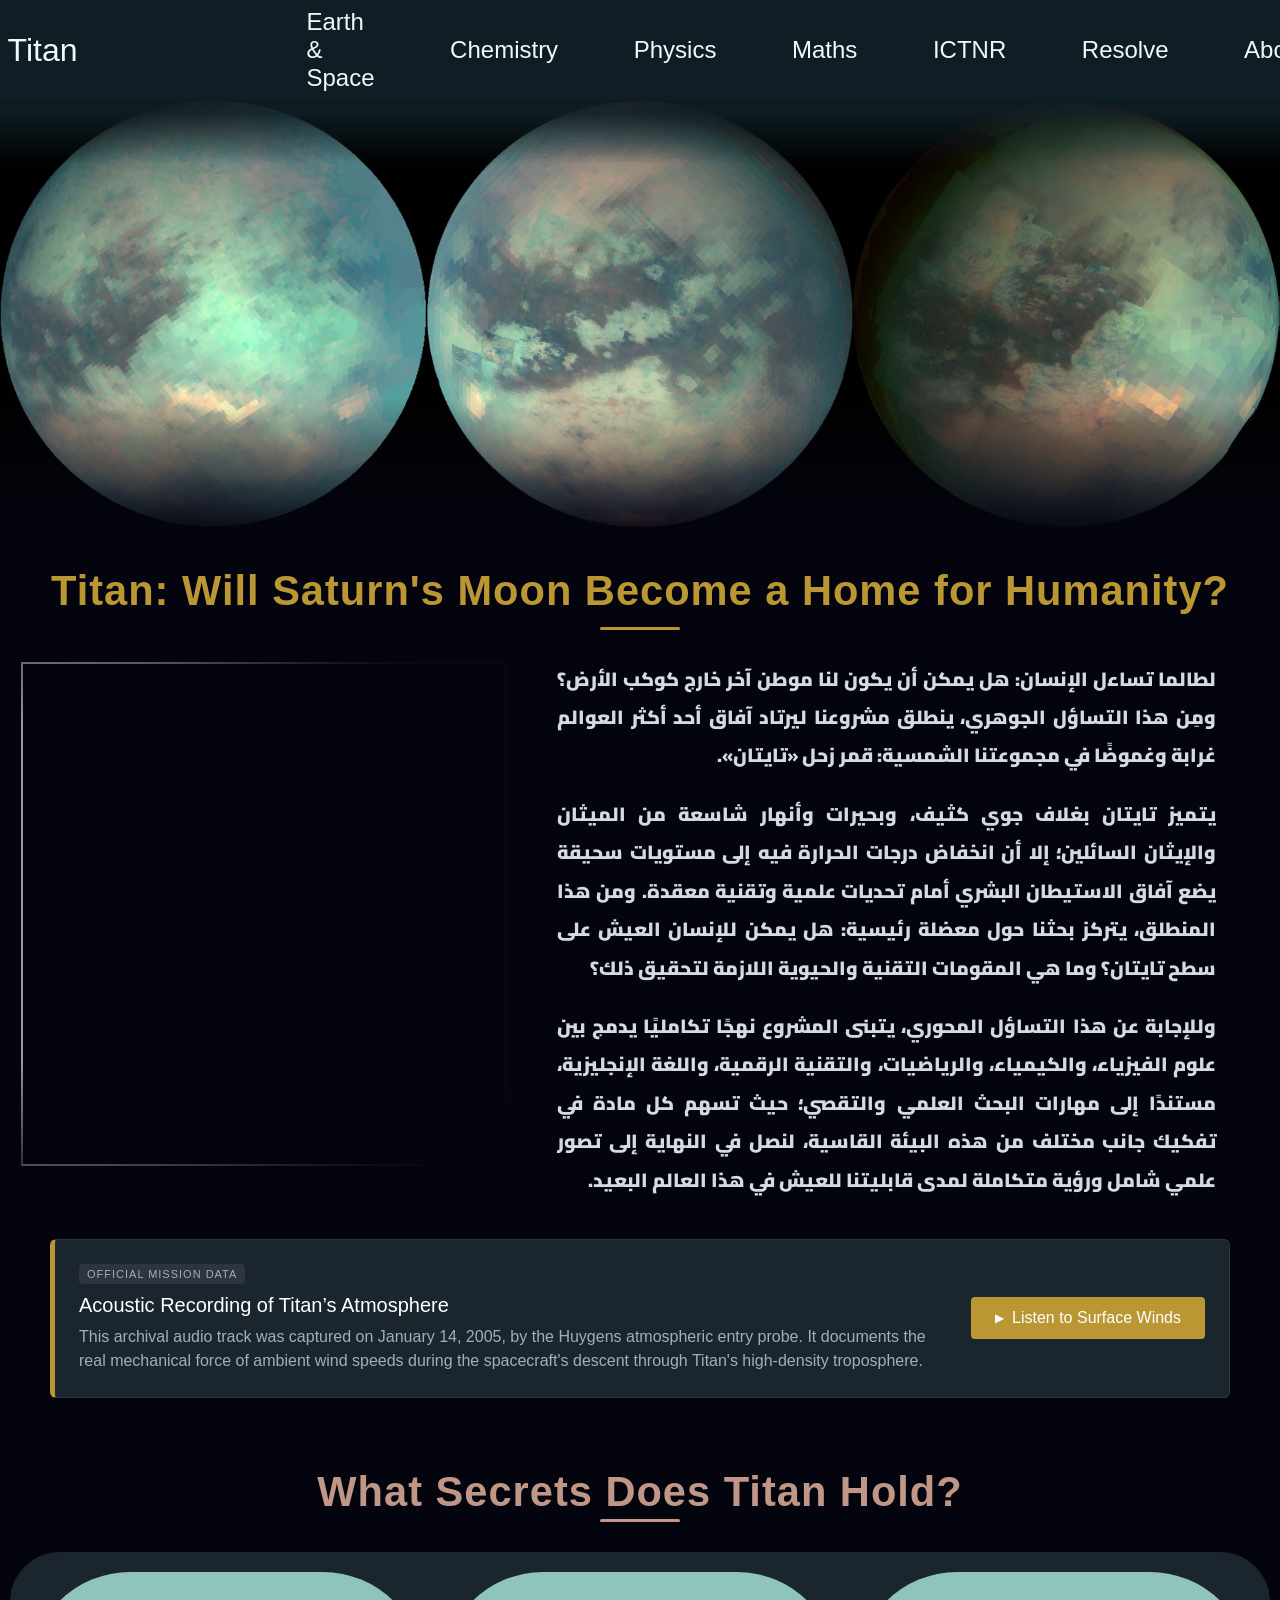
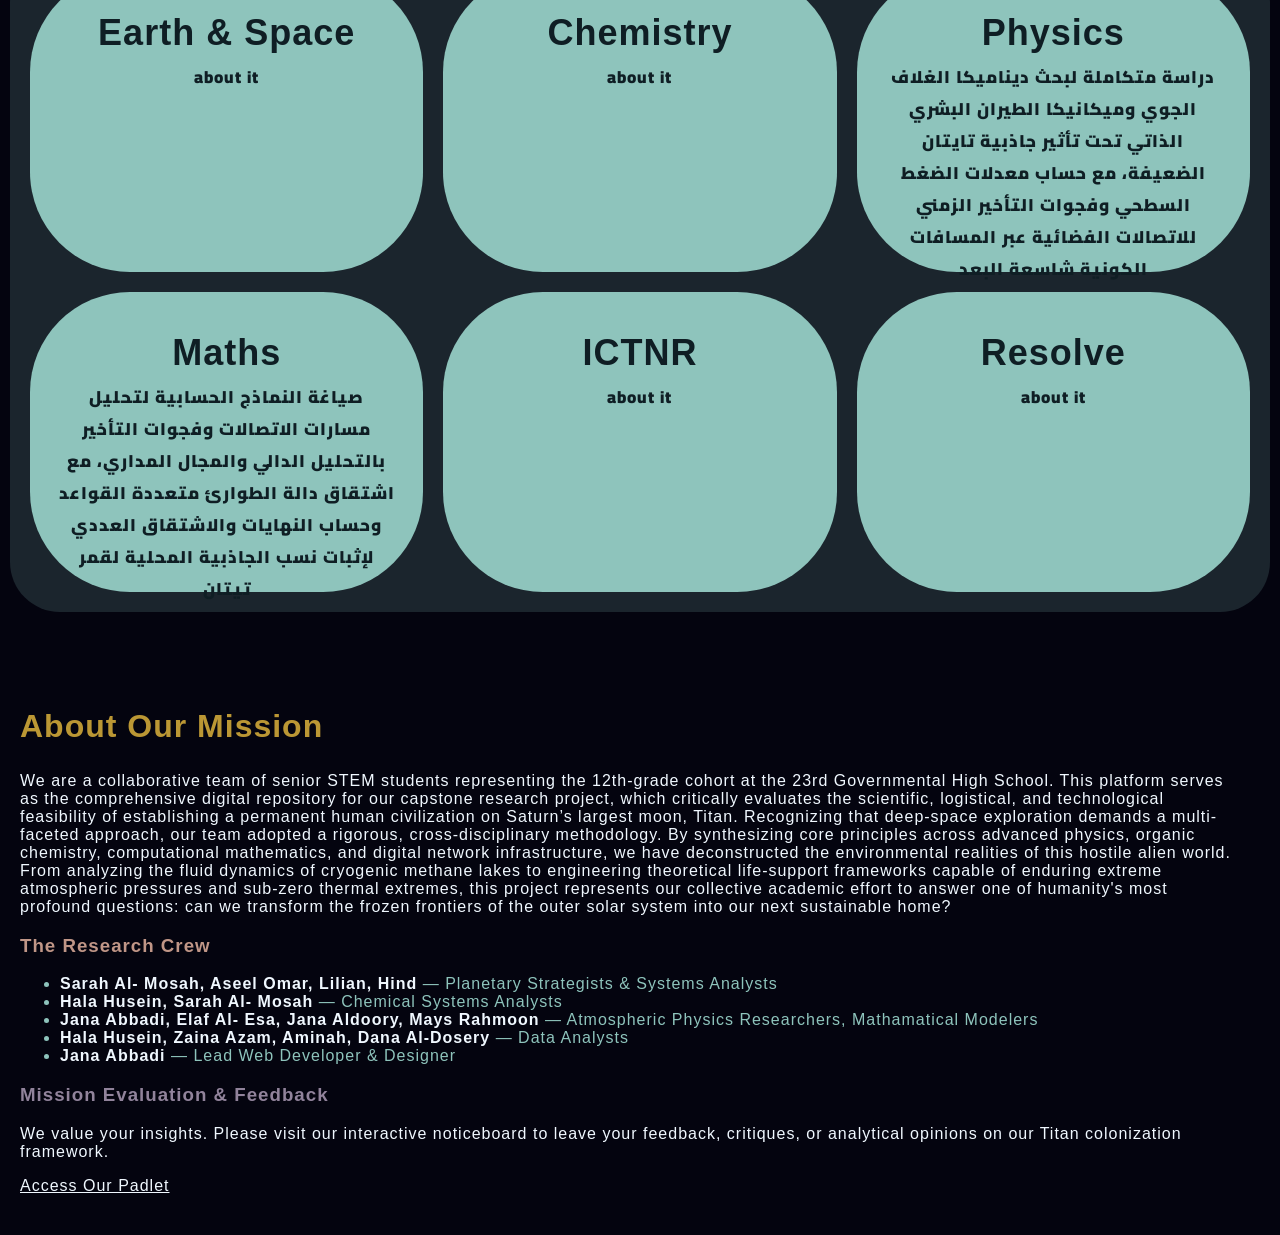
==== index.html @ e21f81aa "Update index.html" ====
<!DOCTYPE html>
<html lang="en">
<head>
    <meta charset="UTF-8">
    <meta name="viewport" content="width=device-width, initial-scale=1.0">
    <title>Titan: Could Saturn's Moon Become a Home for Humanity?</title>
    <meta name="description" content="An integrated 12th-grade highschool STEM project exploring the scientific and technological possibilities of human colonization on Saturns moon, Titan.">
    <meta name="description" content="Explore the Titan Project. Discover the science, atmosphere, and extreme conditions of Saturns largest moon, and find out if human colonization is truly possible.">
    <meta name="keywords" content="Titan project, Could we live on titan, could humans live on titan, is Titan habitabile, Saturn moon colonization, 12th grade STEM, physics of Titan, chemistry of Titan">
    <meta name="author" content="12th grade group, 23rd Governmental Highschool" >
    <meta name="robots" content="index, follow">
    <link rel="preconnect" href="https://fonts.googleapis.com">
    <link rel="preconnect" href="https://fonts.gstatic.com" crossorigin>
    <link href="https://fonts.googleapis.com/css2?family=Cairo:wght@200..1000&display=swap" rel="stylesheet">
    <link rel="stylesheet" type="text/css" href="style.css">
</head>

</head>
<body>

<nav class="menu">
  <div class="logo">
    <a href="index.html" style="text-decoration: none; color: aliceblue; margin-left: 2mm; margin-right: 5cm; font-size: 2rem;">Titan</a>
  </div>
  
  <div class="rmenu">
    <a href="soens.html">Earth & Space</a>
    <a href="chem.html">Chemistry</a>
    <a href="phys.html">Physics</a>
    <a href="maths.html">Maths</a>
    <a href="ictnrd.html">ICTNR</a>
    <a href="resolve.html">Resolve</a>
    <a href="#about">About</a>
  </div>
</nav>

<div class="titan-container">
  <div class="fade-overlay"></div>
  <img class="titanintro" src="titanintro.jpg" alt="Titan Top Banner">
</div>

<section class="wide-modern-intro" lang="[ar]">
  <h1 class="intro-title">?Titan: Will Saturn's Moon Become a Home for Humanity</h1>
  
  <div class="intro-split-layout">
    
    <div class="intro-body">
      <p>لطالما تساءل الإنسان: هل يمكن أن يكون لنا موطن آخر خارج كوكب الأرض؟ ومِن هذا التساؤل الجوهري، ينطلق مشروعنا ليرتاد آفاق أحد أكثر العوالم غرابة وغموضًا في مجموعتنا الشمسية: قمر زحل «تايتان».</p>
      <p>يتميز تايتان بغلاف جوي كثيف، وبحيرات وأنهار شاسعة من الميثان والإيثان السائلين؛ إلا أن انخفاض درجات الحرارة فيه إلى مستويات سحيقة يضع آفاق الاستيطان البشري أمام تحديات علمية وتقنية معقدة. ومن هذا المنطلق، يتركز بحثنا حول معضلة رئيسية: هل يمكن للإنسان العيش على سطح تايتان؟ وما هي المقومات التقنية والحيوية اللازمة لتحقيق ذلك؟</p>
      <p>وللإجابة عن هذا التساؤل المحوري، يتبنى المشروع نهجًا تكامليًا يدمج بين علوم الفيزياء، والكيمياء، والرياضيات، والتقنية الرقمية، واللغة الإنجليزية، مستندًا إلى مهارات البحث العلمي والتقصي؛ حيث تسهم كل مادة في تفكيك جانب مختلف من هذه البيئة القاسية، لنصل في النهاية إلى تصور علمي شامل ورؤية متكاملة لمدى قابليتنا للعيش في هذا العالم البعيد.</p>
    </div>

    <div class="intro-image-container">
  <div class="photo-fade-matrix"></div>
  
   <div class="intro-image-container">
      <div class="photo-fade-matrix"></div>
      <iframe class="nasatitan" src="https://eyes.nasa.gov/apps/solar-system/#/titan?interactPrompt=true&detailPanel=false&surfaceMapTiling=true&hd=true" allowfullscreen></iframe>
    </div>

  </div>
</section>

<div class="audio-resource-card" style="position: relative; top: -20px;">
  <div class="audio-card-meta">
    <span class="audio-badge">Official Mission Data</span>
    <h3>Acoustic Recording of Titan’s Atmosphere</h3>
    <p>This archival audio track was captured on January 14, 2005, by the Huygens atmospheric entry probe. It documents the real mechanical force of ambient wind speeds during the spacecraft's descent through Titan's high-density troposphere.</p>
  </div>
  
  <div class="audio-card-controls">
    <button id="audio-toggle" class="audio-btn-primary">
      <span id="speaker-icon" class="audio-icon">▶</span> 
      <span id="toggle-text">Listen to Surface Winds</span>
    </button>
  </div>
</div>

<audio id="titan-bg-audio" loop>
  <source src="huygens_alien_winds_descent.mp3" type="audio/mpeg">
</audio>


<section class="ftrscontrs">
  <h1>What Secrets Does Titan Hold?</h1>

  <div class="sbjc">

    <div class="science">
      <a href="soens.html">
      <h2>Earth & Space</h2>
      <p>about it</p>
      </a>
    </div>

    <div class="chem">
      <a href="chem.html">
      <h2>Chemistry</h2>
      <p>about it</p>
      </a>
    </div>

    <div class="phys" lang="[ar]">
      <a href="phys.html">
      <h2>Physics</h2>
      <p>دراسة متكاملة لبحث ديناميكا الغلاف الجوي وميكانيكا الطيران البشري الذاتي تحت تأثير جاذبية تايتان الضعيفة، مع حساب معدلات الضغط السطحي وفجوات التأخير الزمني للاتصالات الفضائية عبر المسافات الكونية شاسعة البعد</p>
      </a>
    </div>

  

    <div>
      <a href="maths.html">
      <h2>Maths</h2>
      <p>صياغة النماذج الحسابية لتحليل مسارات الاتصالات وفجوات التأخير بالتحليل الدالي والمجال المداري، مع اشتقاق دالة الطوارئ متعددة القواعد وحساب النهايات والاشتقاق العددي لإثبات نسب الجاذبية المحلية لقمر تيتان</p>
      </a>
    </div>

    <div class="ICTNR">
      <a href="ictnrd.html">
      <h2>ICTNR</h2>
      <p>about it</p>
      </a>
    </div>

    <div class="resolve">
      <a href="resolve.html">
      <h2>Resolve</h2>
      <p>about it</p>
      </a>
    </div>

    </div>


</section>

<style>
  .audio-resource-card {
  background: #8ec4bc2c;
  border-left: 5px solid #bb9734;
  border-top: 1px solid #2d3540;
  border-right: 1px solid #2d3540;
  border-bottom: 1px solid #2d3540;
  border-radius: 6px;
  padding: 24px;
  margin: 10px;
  margin-left: 50px;
  margin-right: 50px;
  margin-bottom: 50px;
  display: flex;
  justify-content: space-between;
  align-items: center;
  gap: 20px;
}

.audio-card-meta {
  flex: 1;
}

.audio-badge {
  display: inline-block;
  background: #2d3540;
  color: #a0aec0;
  font-size: 11px;
  text-transform: uppercase;
  letter-spacing: 1px;
  padding: 4px 8px;
  border-radius: 4px;
  margin-bottom: 10px;
  font-weight: 500;
}

.audio-resource-card h3 {
  margin: 0 0 8px 0;
  color: #ffffff;
  font-size: 20px;
  font-weight: 400;
}

.audio-resource-card p {
  margin: 0;
  color: #a0aec0;
  font-size: 16px;
  line-height: 1.5;
}

.audio-btn-primary {
  background: #bb9734;
  color: #ffffff;
  border: none;
  padding: 12px 24px;
  border-radius: 4px;
  font-size: 16px;
  font-weight: 530;
  cursor: pointer;
  display: flex;
  align-items: center;
  gap: 8px;
  white-space: nowrap;
  transition: background 0.2s ease;
}

.audio-btn-primary:hover {
  background: #bb9734;
}

.audio-icon {
  font-size: 12px;
}

@media (max-width: 600px) {
  .audio-resource-card {
    flex-direction: column;
    align-items: flex-start;
  }
  .audio-btn-primary {
    width: 100%;
    justify-content: center;
  }
}

</style>

<script>
const bgAudio = document.getElementById('titan-bg-audio');
const toggleBtn = document.getElementById('audio-toggle');
const toggleText = document.getElementById('toggle-text');
const speakerIcon = document.getElementById('speaker-icon');

toggleBtn.addEventListener('click', () => {
  if (bgAudio.paused) {
    bgAudio.play().then(() => {
      toggleText.innerText = 'Pause Audio Track';
      speakerIcon.innerText = '⏸';
      toggleBtn.style.background = '#bb9734'; 
    }).catch(error => {
      console.error("Playback blocked by system permissions:", error);
    });
  } else {
    bgAudio.pause();
    toggleText.innerText = 'Listen to Surface Winds';
    speakerIcon.innerText = '▶';
    toggleBtn.style.background = '#bb9734'; 
  }
});
</script>

</body>

<footer id="about">

  <section class="about-section">
  <div class="about-content">
    <h2>About Our Mission</h2>
    <p class="about-desc">
      We are a collaborative team of senior STEM students representing the 12th-grade 
      cohort at the 23rd Governmental High School. This platform serves as the comprehensive 
      digital repository for our capstone research project, which critically evaluates the scientific,
      logistical, and technological feasibility of establishing a permanent human civilization on
      Saturn’s largest moon, Titan. Recognizing that deep-space exploration demands a multi-faceted 
      approach, our team adopted a rigorous, cross-disciplinary methodology. By synthesizing core principles
      across advanced physics, organic chemistry, computational mathematics, and digital network infrastructure, 
      we have deconstructed the environmental realities of this hostile alien world. From analyzing the fluid dynamics 
      of cryogenic methane lakes to engineering theoretical life-support frameworks capable of enduring extreme 
      atmospheric pressures and sub-zero thermal extremes, this project represents our collective academic effort 
      to answer one of humanity's most profound questions: can we transform the frozen frontiers of the outer 
      solar system into our next sustainable home?
    </p>
    
    <div class="team-container">
      <h3 style="color: #c09687;">The Research Crew</h3>
      <ul class="team-list">
        <li style="color: #8ec4bc;"><strong style="color:aliceblue; font-weight: 550;">Sarah Al- Mosah, Aseel Omar, Lilian, Hind</strong> — Planetary Strategists & Systems Analysts </li>
        <li style="color: #8ec4bc;"><strong style="color:aliceblue;font-weight: 550;">Hala Husein, Sarah Al- Mosah</strong> — Chemical Systems Analysts</li>
        <li style="color: #8ec4bc;"><strong style="color:aliceblue;font-weight: 550;">Jana Abbadi, Elaf Al- Esa, Jana Aldoory, Mays Rahmoon</strong> — Atmospheric Physics Researchers, Mathamatical Modelers</li>
        <li style="color: #8ec4bc;"><strong style="color:aliceblue;font-weight: 550;">Hala Husein, Zaina Azam, Aminah, Dana Al-Dosery</strong> — Data Analysts</li>
        <li style="color: #8ec4bc;"><strong style="color:aliceblue;font-weight: 550;">Jana Abbadi</strong> — Lead Web Developer & Designer</li>
      </ul>
    </div>

    <div class="feedback-container">
       <h3 style="color: #91839b;">Mission Evaluation & Feedback</h3>
      <p>We value your insights. Please visit our interactive noticeboard to leave your feedback, critiques, or analytical opinions on our Titan colonization framework.</p>
      <a href="https://padlet.com/sarahmoussa1562002/padlet-s023qbl52hkr0v5h3w81" target="_blank" style="text-decoration: underline;">Access Our Padlet</a>
     </div>


  </div>
</section>

</footer>

</html>
---- style.css ----
[lang="en"], :lang(en) {
    font-family: 'Impact', 'Arial Black', sans-serif !important;
}

[lang="ar"], :lang(ar), .sbjc p , .thermal-expansion-box{
    font-family: "Cairo", sans-serif !important;
    font-weight: 1000;
    font-size: 17px;
}


html {
    scroll-behavior: smooth;
}


body {
    background-color: #04040f;
    margin: 0; 
    width: 100%;
    overflow-x: hidden;
    font-family: Impact, Haettenschweiler, 'Arial Narrow Bold', sans-serif;
    margin-bottom: 20px;
    font-weight: 500;
}

::selection {
    background-color: aliceblue; 
    color: #0f1e24; 
}

.menu {
    font-size: 1.5rem;
    text-decoration: none;
    font-family: Impact, sans-serif;
    background-color: #0f1e24;
    display: flex; 
    justify-content: flex-start; 
    align-items: center;        
    gap: 15px;
    padding: 8px 0;
}

a {
    text-decoration: none;
    color: aliceblue;
    transition: color 0.3s ease;
}

a:hover {
    color: #bb9734;
}

.rmenu {
    display: flex;
    gap: 2cm;
    margin-right: 7px;
    align-items: center;
    position: relative;
    right: -25px;
}

.titan-container {
    position: relative;
    width: 100%;
    margin-bottom: 3px;
    overflow: hidden;
}

.fade-overlay {
    position: absolute;
    top: 0;
    left: 0;
    width: 100%;
    height: 100%;
    z-index: 1;
    pointer-events: none; 
    background: linear-gradient(
        to bottom,
        rgba(15, 30, 36, 0.9) 3%,     
        rgba(4, 4, 15, 0) 15%,      
        rgba(4, 4, 15, 0) 70%,      
        rgba(4, 4, 15, 0.95) 100%   
    );
}

.titanintro {
    display: block;
    width: 100%; 
    height: auto;
    position: relative;
    z-index: 0;
}

.wide-modern-intro {
    margin: 40px 0;        
    color: aliceblue;
    direction: rtl;
    font-family: "Cairo", sans-serif !important;
    font-size: 12px !important;
    font-weight: 1000 !important;
}

.intro-title {
    color: #bb9734;   
    font-family: Impact, sans-serif;
    font-size: 2.6rem;          
    letter-spacing: 1px;
    margin-bottom: 30px;       
    width: 100%;             
    text-align: center; 
}

.intro-title::after {
    content: '';
    display: block;
    width: 80px;
    height: 3px;
    background-color: #bb9734;
    margin: 12px auto 0 auto;   
    border-radius: 2px;
}

.intro-split-layout {
    display: flex;
    width: 100%;
    align-items: center; 
}

.intro-body {
    flex: 1.3; 
    padding-right: 5%; 
    padding-left: 50px; 
    line-height: 2;    
    text-align: justify;      
}

.intro-image-container {
    flex: 1; 
    position: relative;
    display: block;
    line-height: 0;
}


.intro-side-iframe {
    display: block;
    width: 100%; 
    height: 480px;
    position: relative;
    top: -70px;
    right: -20px;
    border: none;
    border-radius: 8px; 
}


.photo-fade-matrix {
    position: absolute;
    top: -30px;
    left: 20px;
    width: 100%;
    height: calc(100% + 35px); 
    z-index: 2;
    pointer-events: none; 
    
    background: 
        linear-gradient(to top, rgba(4, 4, 15, 0.486) 0%, rgba(4, 4, 15, 0) 25%), 
        radial-gradient(
            circle at 0% 50%, 
            rgba(4, 4, 15, 0) 35%,    
            rgba(4, 4, 15, 0.322) 55%,  
            rgba(4, 4, 15, 0.877) 85%         
        );
}

.intro-body .highlight-text {
    font-size: 1.45rem;          
    font-weight: 600;           
    color: #ffffff;
    margin-bottom: 15px;
}

.intro-body p {
    margin-top: 0%;
    font-size: 1.2rem;
    margin-bottom: 20px;
    opacity: 0.88;              
    text-wrap: pretty;          
}

.nasatitan{
    width: 95%;
    height: 500px;
    position: relative;
    top: -25px;
}

.ftrscontrs h1{
    color: #c09687;
    font-size: 2.6rem;          
    letter-spacing: 1px;
    margin-bottom: 10px;       
    width: 100%;             
    text-align: center; 
}

.ftrscontrs a{
    color: #0f1e24;
}

.ftrscontrs a:hover{
    color: #4e4052  ;
}

.ftrscontrs h1::after {
    content: '';
    display: block;
    width: 80px;
    height: 3px;
    background-color: #c09687;
    margin: 3px auto 0 auto;   
    border-radius: 2px;
}

.sbjc {
    display: grid;
    grid-template-columns: repeat(3, 1fr); 
    gap: 20px;
    background-color: #8ec4bc2c;
    border-radius: 50px;
    margin-top: 30px;
    margin-left: 10px;
    margin-right: 10px;
    padding: 20px;
}

.sbjc a {
    display: flex;
    flex-direction: column;
    justify-content: flex-start; 
    align-items: center;
    width: 100%;
    height: 100%;
    text-decoration: none;
    text-align: center;
    box-sizing: border-box;
    padding-top: 10px; 
    font-size: 1.5rem;
}

.sbjc p {
    margin-bottom: 60px;  
    padding: 0 20px;
    padding-left: 15px;
    padding-right: 15px;
    margin-left: 10px;
    margin-right: 10px;
    position: relative;
    top: -40px;
}


.sbjc > div {
    background-color: #8ec4bc;
    letter-spacing: 1px;
    height: 300px;
    width: auto;
    border-radius: 100px; 
    display: flex;
    align-content: center;
    justify-content: center;
    transition: transform 0.3s ease, box-shadow 0.3s ease;
}

.sbjc > div > p{
    font-family: 'Cairo' !important;
}

.sbjc > div:hover {
    transform: scale(1.05); 
    cursor: pointer; 
    box-shadow: 0 15px 25px #6c5d77dc;
}

footer{
    background-color: #04040f;
    margin-top: 50px;
    margin-bottom: 0px;
    padding: 20px;
    letter-spacing: 1px;
    font-weight: 500 !important;
    margin-right: 25px;
    color: aliceblue;
}

footer h2{
    color: #bb9734;
    font-size: 2rem;
}

.about-desc{
    color:aliceblue;
}

.fade-overlays {
    position: absolute;
    top: 44px;
    left: 0;
    width: 100%;
    height: 150px;
    z-index: 1;
    pointer-events: none;
    background: linear-gradient(
        to bottom,
        rgba(15, 30, 36, 0.95) 0%,
        rgba(15, 30, 36, 0) 100%
    );
}

.phys-container-wide {
    max-width: 1400px; 
    margin: 50px auto;
    padding: 0 30px;
    direction: rtl; 
    position: relative;
    z-index: 10;
}

.phys-header {
    text-align: center;
    margin-bottom: 45px;
}
.phys-header h1 {
    color: #bb9734; 
    font-size: 2.6rem;
    letter-spacing: 0.5px;
}
.header-line {
    width: 150px;
    height: 4px;
    background-color: #bb9734;
    margin: 12px auto 0 auto;
    border-radius: 2px;
}

.flight-hero-box-wide {
    background-color: #8ec4bc2c;
    border-radius: 24px;
    padding: 40px;
    margin-bottom: 35px;
    transition: transform 0.3s ease, box-shadow 0.3s ease;
}
.flight-hero-box-wide:hover {
    transform: scale(1.01);
    box-shadow: 0 10px 25px rgba(0, 0, 0, 0.15);
}

.phys-dashboard-grid-3 {
    display: grid;
    grid-template-columns: repeat(3, 1fr); 
    gap: 30px;
    margin-bottom: 35px;
}

.dashboard-card {
    background-color: #8ec4bc2c;
    border-radius: 24px;
    padding: 30px;
    display: flex;
    flex-direction: column;
    justify-content: flex-start;
    transition: transform 0.3s ease, box-shadow 0.3s ease;
}
.dashboard-card:hover {
    transform: scale(1.02);
    box-shadow: 0 12px 25px rgba(0, 0, 0, 0.2);
}

.interactive-compare-card {
    background-color: #8ec4bc2c;
    border-radius: 24px;
    padding: 30px;
    display: flex;
    flex-direction: column;
    justify-content: flex-start;
    gap: 25px; 
    transition: transform 0.3s ease, box-shadow 0.3s ease;
    box-sizing: border-box;
}

.interactive-compare-card:hover {
    transform: scale(1.02);
    box-shadow: 0 12px 25px rgba(0, 0, 0, 0.2);
}

.interactive-compare-card h2 {
    color: #c09687;
    font-size: 1.4rem;
    margin-top: 0;
    margin-bottom: 5px;
}

.toggle-container {
    display: flex;
    flex-direction: column;
    gap: 25px; 
    width: 100%;
}

.data-pane {
    position: relative; 
    width: 100%;
    box-sizing: border-box;
}

.data-pane p {
    color: #F5F5F5 !important;
    line-height: 1.75;
    text-align: justify;
    margin: 0;
}

.pane-value {
    font-size: 2.2rem;
    font-weight: bold;
    margin: 5px 0 10px 0;
    direction: ltr;
    text-align: right;
}

.earth-pane .pane-value { 
    color: #8ec4bc; 
}

.titan-pane .pane-value { 
    color: #bb9734;
}

.pane-label {
    font-size: 0.85rem;
    letter-spacing: 1px;
    text-transform: uppercase;
    color: #c09687;
    display: block;
}

.thermal-expansion-box {
    background-color: #8ec4bc2c;
    border-radius: 24px;
    padding: 40px;
    transition: transform 0.3s ease;
}
.thermal-expansion-box:hover {
    transform: scale(1.01);
}

.flight-hero-box-wide h2, .dashboard-card h2, .thermal-expansion-box h2 {
    color: #c09687;
    font-size: 1.4rem;
    margin-bottom: 15px;
}
.flight-hero-box-wide p, .dashboard-card p, .thermal-expansion-box p {
    color: #F5F5F5;
    line-height: 1.75;
    text-align: justify;
}

.math-card {
    background-color: #0f1e24;
    border-radius: 16px;
    padding: 25px;
    margin-top: 20px;
}
.formula-title {
    color: #8ec4bc;
    font-size: 0.95rem;
    display: block;
    margin-bottom: 10px;
}
.equation-display {
    font-family: 'Courier New', monospace;
    font-size: 1.7rem;
    color: #bb9734;
    text-align: center;
    letter-spacing: 1px;
    margin: 12px 0;
}
.small-eq {
    background-color: #0f1e24;
    padding: 12px;
    border-radius: 12px;
    font-size: 1.35rem;
    margin-bottom: 20px;
}
.math-result {
    font-size: 0.95rem;
    margin-top: 10px;
}

.weight-simulator-box {
    background-color: #050511; 
    border: 2px solid #8ec4bc4d;
    border-radius: 24px;
    padding: 40px;
    margin-top: 35px;
    margin-bottom: 35px;
    text-align: center;
}
.simulator-header h2 {
    color: #bb9734; 
    font-size: 1.6rem;
    margin-bottom: 10px;
    font-weight: 550;

}
.simulator-header p {
    color: #8ec4bc;
    margin-bottom: 30px;
}

.input-group {
    display: flex;
    justify-content: center;
    align-items: center;
    gap: 15px;
    margin-bottom: 25px;
}
.input-group label {
    color: #F5F5F5;
    font-size: 1.1rem;
}
.input-group input {
    background-color: rgba(255, 255, 255, 0.05);
    border: 1px solid #8ec4bc7a;
    border-radius: 12px;
    padding: 12px 20px;
    color: white;
    font-size: 1.1rem;
    width: 120px;
    text-align: center;
}
.input-group input:focus {
    outline: none;
    border-color: #bb9734;
    box-shadow: 0 0 10px rgba(187, 151, 52, 0.2);
}

.sim-btn {
    background-color: #bb9734;
    color: #0f1e24;
    border: none;
    border-radius: 12px;
    padding: 12px 25px;
    font-size: 1.1rem;
    font-weight: bold;
    cursor: pointer;
    transition: transform 0.2s ease, background-color 0.2s ease;
}
.sim-btn:hover {
    transform: scale(1.04);
    background-color: #d4ae43;
}

.sim-result-box {
    background-color: rgba(142, 196, 188, 0.08);
    border-radius: 16px;
    padding: 25px;
    margin-top: 20px;
    animation: fadeIn 0.4s ease-out;
}
.result-item {
    font-size: 1.3rem;
    color: #F5F5F5;
    margin-bottom: 15px;
}
.result-number {
    color: #bb9734;
    font-size: 2.5rem;
    font-weight: bold;
    font-family: 'Courier New', monospace;
    margin: 0 10px;
}
.unit {
    color: #8ec4bc;
    font-size: 1.2rem;
}
.flight-verdict-text {
    font-size: 1.1rem;
    color: #e0f4f7;
    line-height: 1.6;
    margin: 0;
}

@keyframes fadeIn {
    from { opacity: 0; transform: translateY(10px); }
    to { opacity: 1; transform: translateY(0); }
}

.abt{
    margin-right: 5px !important;
}

@media (max-width: 768px) {
    
    body {
        width: 100% !important;
        padding: 0 10px !important;
        overflow-x: hidden !important;
    }

    .menu {
        flex-direction: column !important; 
        justify-content: center !important;
        align-items: center !important;
        padding: 15px 10px !important;
        gap: 15px !important;
        font-size: 1.2rem !important; 
        text-align: center !important;
    }

    .menu > a:first-child {
        width: 100% !important;
        text-align: center !important;
        font-size: 2rem !important;
        margin-bottom: 5px !important;
    }

    .rmenu {
        display: flex !important;
        flex-direction: column !important; 
        align-items: center !important;
        justify-content: center !important;
        width: 100% !important;
        
        position: static !important; 
        right: auto !important;
        margin-right: 0 !important;
        
        gap: 12px !important; 
    }

    .rmenu a, .menu a {
        font-size: 1.1rem !important;
        width: 100% !important;
        text-align: center !important;
        padding: 4px 0 !important;
    }

    .titan-container {
        height: auto !important;
        margin-top: 15px !important;
    }
    .titanintro {
        width: 100% !important;
        height: auto !important;
        max-height: 220px !important; 
        object-fit: cover !important;
    }

    .wide-modern-intro {
        margin: 20px 0 !important;        
        font-size: 14px !important; 
    }
    .wide-modern-intro h1 {
        font-size: 22px !important; 
        text-align: center !important;
        margin-bottom: 12px !important;
    }
    .intro-split-layout {
        flex-direction: column-reverse !important;
        gap: 20px !important;
    }
    .intro-body {
        padding-left: 15px !important;
        padding-right: 15px !important;
        line-height: 1.6 !important;
    }
    .intro-side-iframe {
        position: static !important; 
        width: 100% !important;
        height: 260px !important;
    }

    .sbjc {
        grid-template-columns: 1fr !important; 
        border-radius: 20px !important;
        padding: 12px !important;
        gap: 15px !important;
    }
    .sbjc > div {
        height: auto !important; 
        border-radius: 25px !important;
        padding: 20px 15px !important;
    }
    .sbjc p {
        position: static !important; 
        margin-bottom: 0 !important;
        font-size: 13px !important;
    }
    .phys-dashboard-grid-3 {
        grid-template-columns: 1fr !important; 
        gap: 20px !important;
        width: 100% !important;
    }
    
    .phys-container-wide {
        padding: 0 12px !important;
        margin: 20px auto !important;
    }

    .dashboard-card, .interactive-compare-card {
        width: 100% !important;
        max-width: 100% !important;
        box-sizing: border-box !important;
    }

}

.physp{
    background-color: #090f16; 
    border-radius: 24px;
    padding: 40px;
    margin-top: 35px;
    margin-bottom: 35px;
    text-align: center;
}

.math-dashboard-container {
    max-width: 1300px;
    margin: 40px auto;
    padding: 0 25px;
    direction: rtl;
}

.cairo-bold-title {
    font-family: 'Cairo' !important;
    font-weight: 1000 !important;
    font-size: 2.5rem !important;
    text-align: center;
    margin: 0;
}

.cairo-sub-heading {
    font-family: 'Cairo', sans-serif !important;
    font-weight: 1000 !important;
    font-size: 1.5rem !important;
    color: #8ec4bc;
    margin-top: 0;
    margin-bottom: 15px;
}

.cairo-card-title {
    font-family: 'Cairo', sans-serif !important;
    font-weight: 1000 !important;
    font-size: 1.25rem !important;
    color: #c09687;
    margin-top: 0;
    margin-bottom: 10px;
}

.cairo-body-text {
    font-family: 'Cairo', sans-serif !important;
    font-weight: 1000 !important;
    font-size: 15px !important;
    color: aliceblue;
    line-height: 1.8 !important;
    text-align: justify;
    margin: 0;
}

.eng-impact-label {
    font-family: 'Impact', 'Arial Black', sans-serif !important;
    font-size: 0.99rem !important;
    color:#9e8ea1;
    display: block;
    margin-bottom: 12px;
}

.math-main-header {
    text-align: center;
    margin-bottom: 40px;
}

.accent-bar {
    width: 100px;
    height: 4px;
    background-color: #bb9734;
    margin: 15px auto 0 auto;
    border-radius: 2px;
}

.math-executive-brief {
    background: #15293094;
    border-right: 4px solid #8ec4bc;
    padding: 30px;
    border-radius: 12px;
    margin-bottom: 30px;
    transition: transform 0.3s ease, box-shadow 0.3s ease;
}

.math-executive-brief:hover{
    transform: scale(1.02);
    box-shadow: 0 12px 25px rgba(0, 0, 0, 0.2);

}

.math-split-grid {
    display: grid;
    grid-template-columns: 1fr 1fr;
    gap: 20px;
    margin-bottom: 30px;
    margin-block-end: 20px;
}

.math-panel-card {
    background: #15293094;
    border-radius: 16px;
    padding: 25px;
    width: 79%;
    display: flex;
    flex-direction: column;
}

.math-formula-display {
    background-color:#2f273177;
    border-radius: 8px;
    padding: 20px;
    margin: 20px 0;
    display: flex;
    justify-content: center;
    align-items: center;
    text-align: center;
}

.mathjax-eq {
    color:aliceblue !important;
    font-size: 1.4rem;
}

.interval-matrix {
    display: flex;
    gap: 15px;
    margin-top: auto;
}

.interval-box {
    flex: 1;
    background: #c0968721;
    border: 1px dashed #c09687;
    border-radius: 8px;
    padding: 15px;
    text-align: center;
}

.interval-box.range {
    background: #8ec4bc21;
    border-color: #8ec4bc;
}

.box-title {
    font-family: 'Cairo' !important;
    text-transform: uppercase;
    color: #c09687;
    display: block;
    font-size: 1.5rem;
    font-weight: 1000;
}

.range .box-title {
    color: #8ec4bc;
    font-size: 1.5rem;
    font-weight: 1000;
}

.interval-math {
    font-size: 1.1rem;
    color: aliceblue;
    position: relative;
    top: -11px;
}

.box-desc {
    font-family: 'Cairo' !important;
    font-weight: 1000;
    font-size: 11px;
    color: #a0aec0;
    line-height: 1.4;
    display: block;
    position: relative;
    top: -10px;
}

.calculus-steps-block {
    background: #0d0f17;
    border: 1px solid #2d3748;
    border-radius: 16px;
    padding: 40px 30px;
}

.steps-split-grid {
    display: grid;
    grid-template-columns: 1fr 1fr;
    gap: 60px;
    direction: rtl;
}

.step-column-box {
    display: flex;
    flex-direction: column;
}

.step-row {
    display: flex;
    gap: 20px;
    align-items: center;
    padding: 15px 0;
    border-bottom: 1px solid #1a202c;
}

.step-row.final-result-row{
    transition: transform 0.3s ease, box-shadow 0.3s ease;
}

.step-row.final-result-row:hover{
    transform: scale(1.02) !important;
}

.step-badge {
    font-family: 'Impact', sans-serif !important;
    font-size: 0.75rem !important;
    letter-spacing: 1px;
    background: #c0968721;
    color: #9e8ea1;
    padding: 4px 8px;
    border-radius: 4px;
    white-space: nowrap;
    margin-top: 5px;
}

.step-badge.final {
    background: #c09687;
    color: aliceblue;
    font-weight: 500 !important;
}

.step-math-line {
    flex: 1;
    display: flex;
    flex-direction: column;
    color: aliceblue;
}

.step-label-ar {
    font-family: 'Cairo'!important;
    font-weight: 1000;
    font-size: 13px;
    color: #9e8ea1;
    margin-bottom: 5px;
    direction: rtl;
}

.final-result-row {
    border-bottom: none;
    background: #c096870d;
    padding: 15px 10px;
    border-radius: 6px;
}

.verdict-note {
    font-family: 'Cairo', sans-serif !important;
    font-weight: 1000;
    font-size: 13px;
    color: aliceblue;
    margin: 20px 0 0 0;
    padding-right: 12px;
    border-right: 3px solid #a99cb3;
    line-height: 1.5;
}

.mathjax-eq {
    overflow-x: scroll !important; 
    overflow-y: hidden !important;
    width: 100% !important;
    padding: 10px 0;
    color: aliceblue; 
}


.mathjax-eq::-webkit-scrollbar, 
.interval-math::-webkit-scrollbar {
    height: 6px !important; 
    background-color: #4e4052b6 !important; 
}

.mathjax-eq::-webkit-scrollbar-thumb, 
.interval-math::-webkit-scrollbar-thumb {
    background-color: #9e8ea1 !important; 
    border-radius: 10px !important; 
}

input[name="signalPriorityRadio"] {
    transform: scale(1.3) !important; 
    margin-left: 12px !important;
    cursor: pointer;
    background-color: #9e8ea1 !important;
}
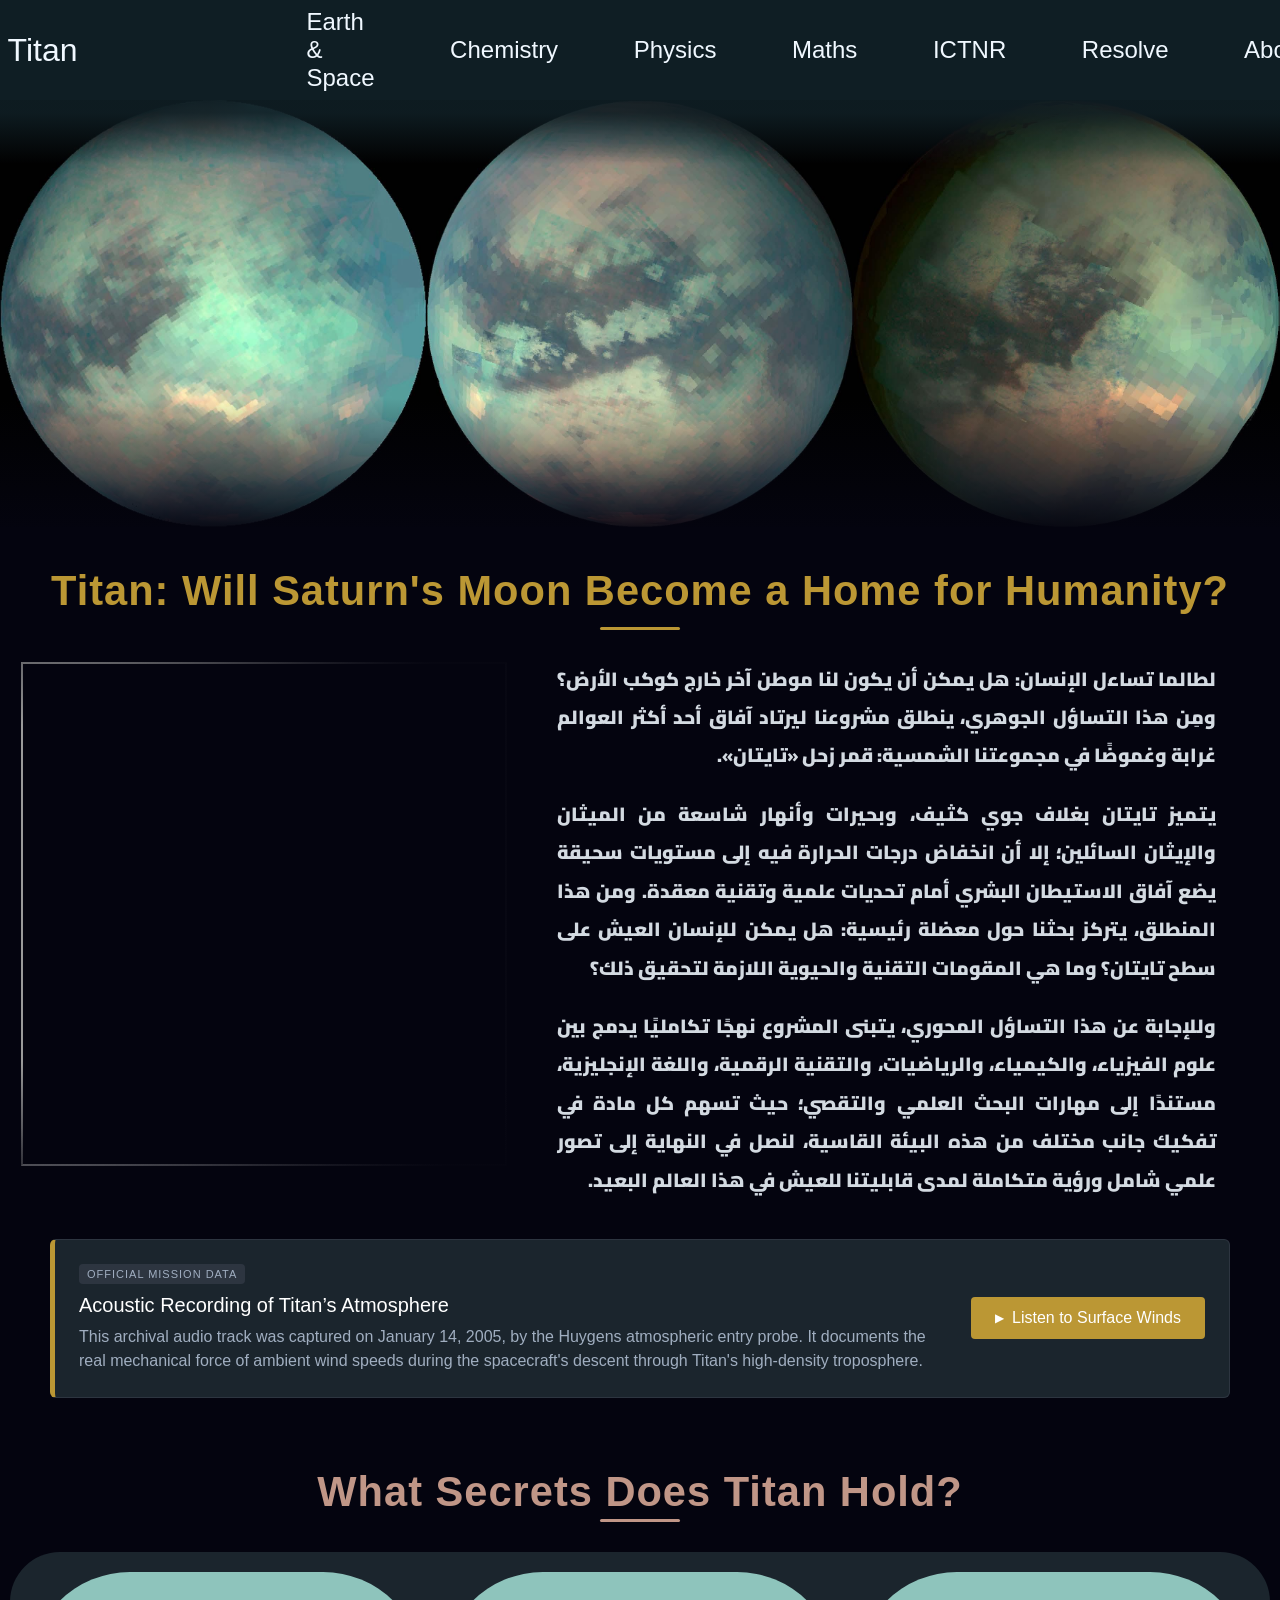
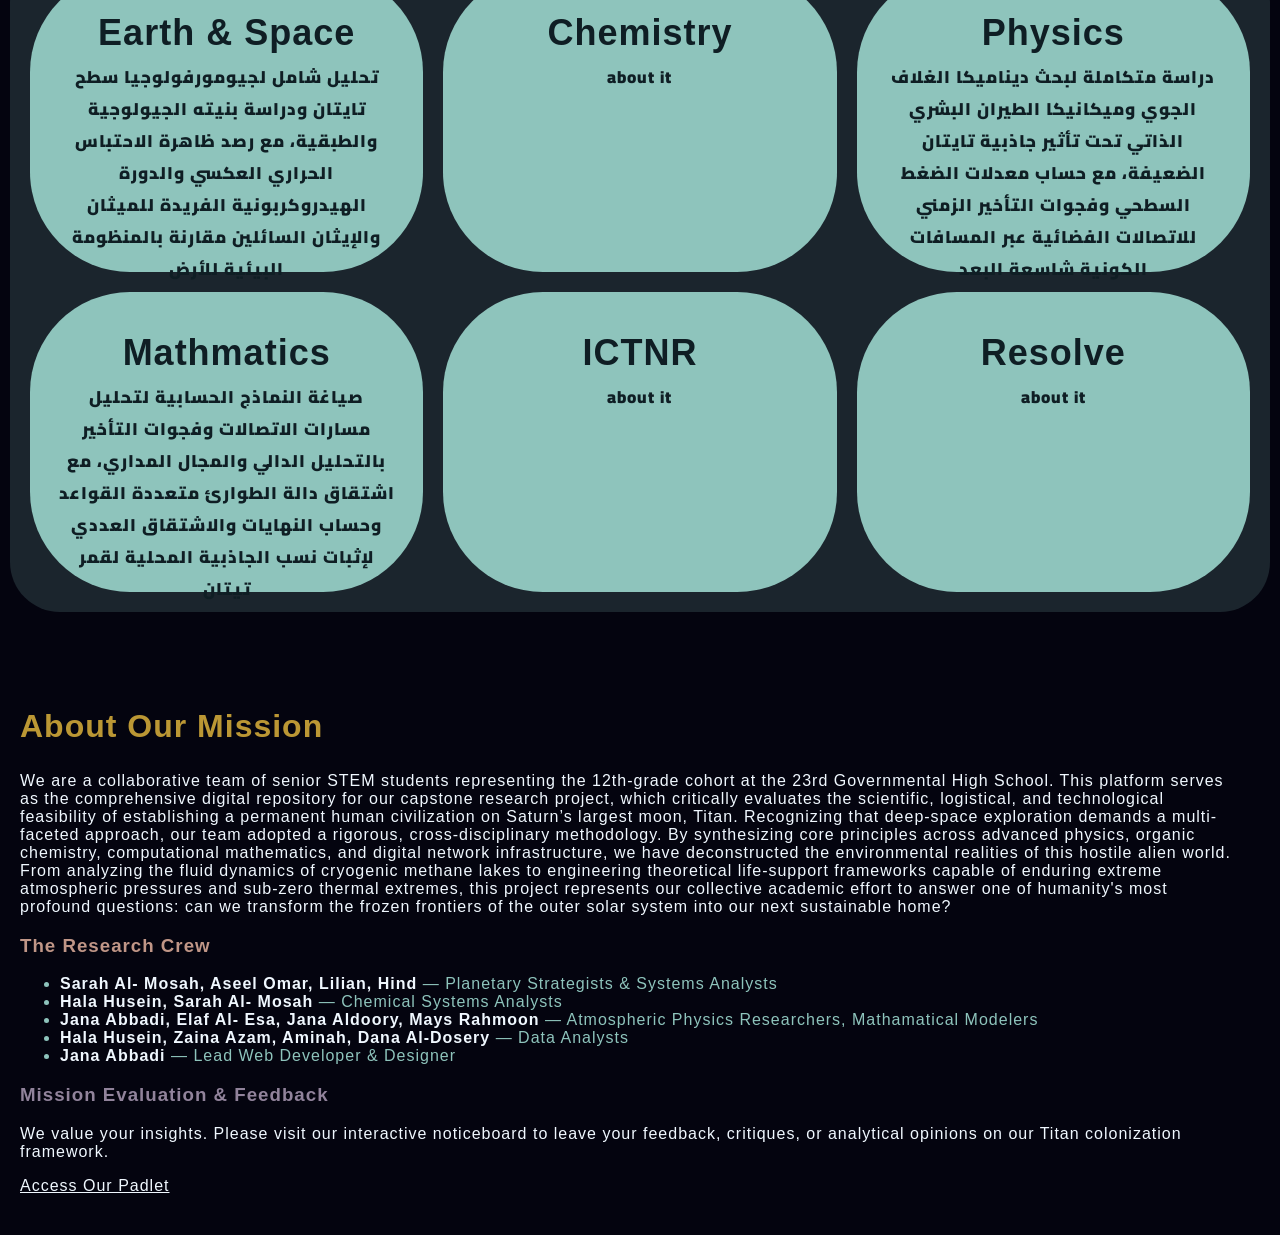
==== commit 5fb0c779: "Add files via upload" ====
--- a/index.html
+++ b/index.html
@@ -8,7 +8,7 @@
     <meta name="description" content="Explore the Titan Project. Discover the science, atmosphere, and extreme conditions of Saturns largest moon, and find out if human colonization is truly possible.">
     <meta name="keywords" content="Titan project, Could we live on titan, could humans live on titan, is Titan habitabile, Saturn moon colonization, 12th grade STEM, physics of Titan, chemistry of Titan">
     <meta name="author" content="12th grade group, 23rd Governmental Highschool" >
-    <meta name="robots" content="index, follow">
+    <meta name="robots" content="noindex, follow">
     <link rel="preconnect" href="https://fonts.googleapis.com">
     <link rel="preconnect" href="https://fonts.gstatic.com" crossorigin>
     <link href="https://fonts.googleapis.com/css2?family=Cairo:wght@200..1000&display=swap" rel="stylesheet">
@@ -89,7 +89,7 @@
     <div class="science">
       <a href="soens.html">
       <h2>Earth & Space</h2>
-      <p>about it</p>
+      <p>تحليل شامل لجيومورفولوجيا سطح تايتان ودراسة بنيته الجيولوجية والطبقية، مع رصد ظاهرة الاحتباس الحراري العكسي والدورة الهيدروكربونية الفريدة للميثان والإيثان السائلين مقارنة بالمنظومة البيئية للأرض</p>
       </a>
     </div>
 
@@ -107,11 +107,9 @@
       </a>
     </div>
 
-  
-
     <div>
       <a href="maths.html">
-      <h2>Maths</h2>
+      <h2>Mathmatics</h2>
       <p>صياغة النماذج الحسابية لتحليل مسارات الاتصالات وفجوات التأخير بالتحليل الدالي والمجال المداري، مع اشتقاق دالة الطوارئ متعددة القواعد وحساب النهايات والاشتقاق العددي لإثبات نسب الجاذبية المحلية لقمر تيتان</p>
       </a>
     </div>
@@ -136,6 +134,7 @@
 </section>
 
 <style>
+
   .audio-resource-card {
   background: #8ec4bc2c;
   border-left: 5px solid #bb9734;
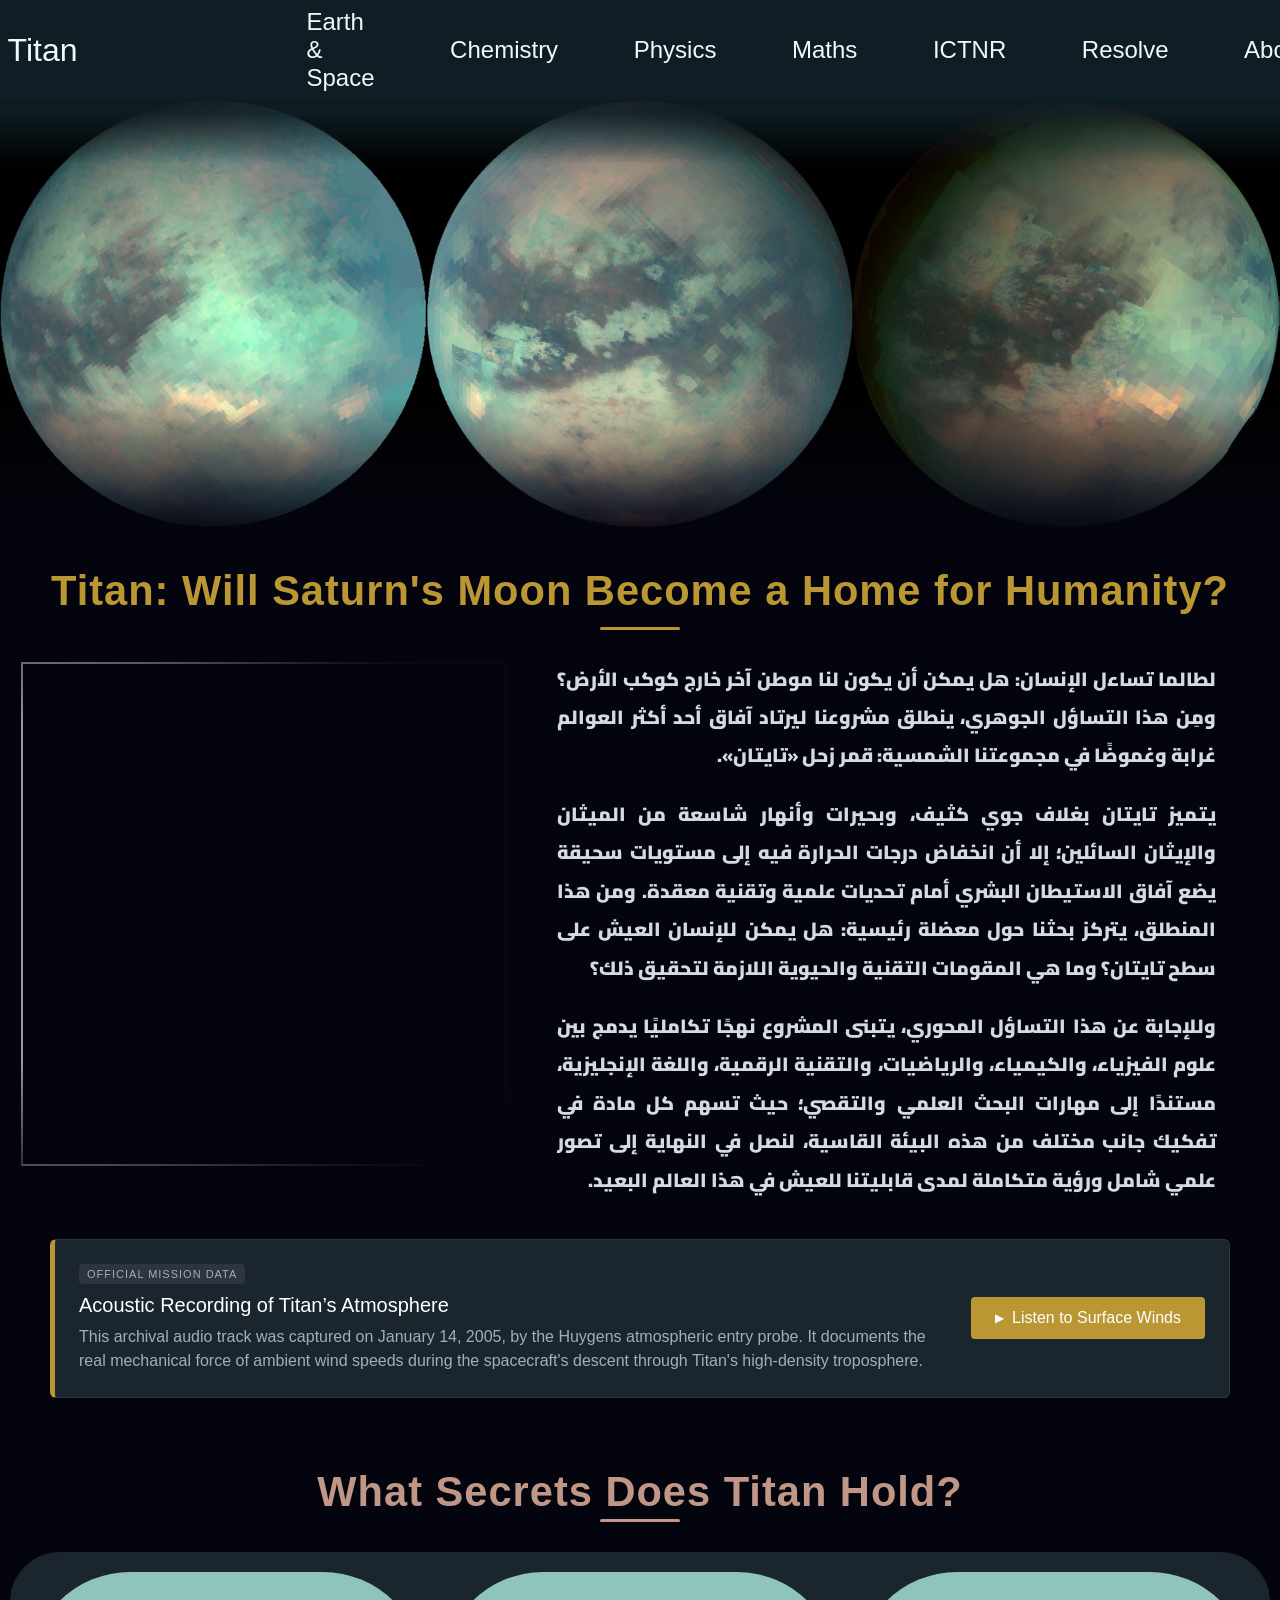
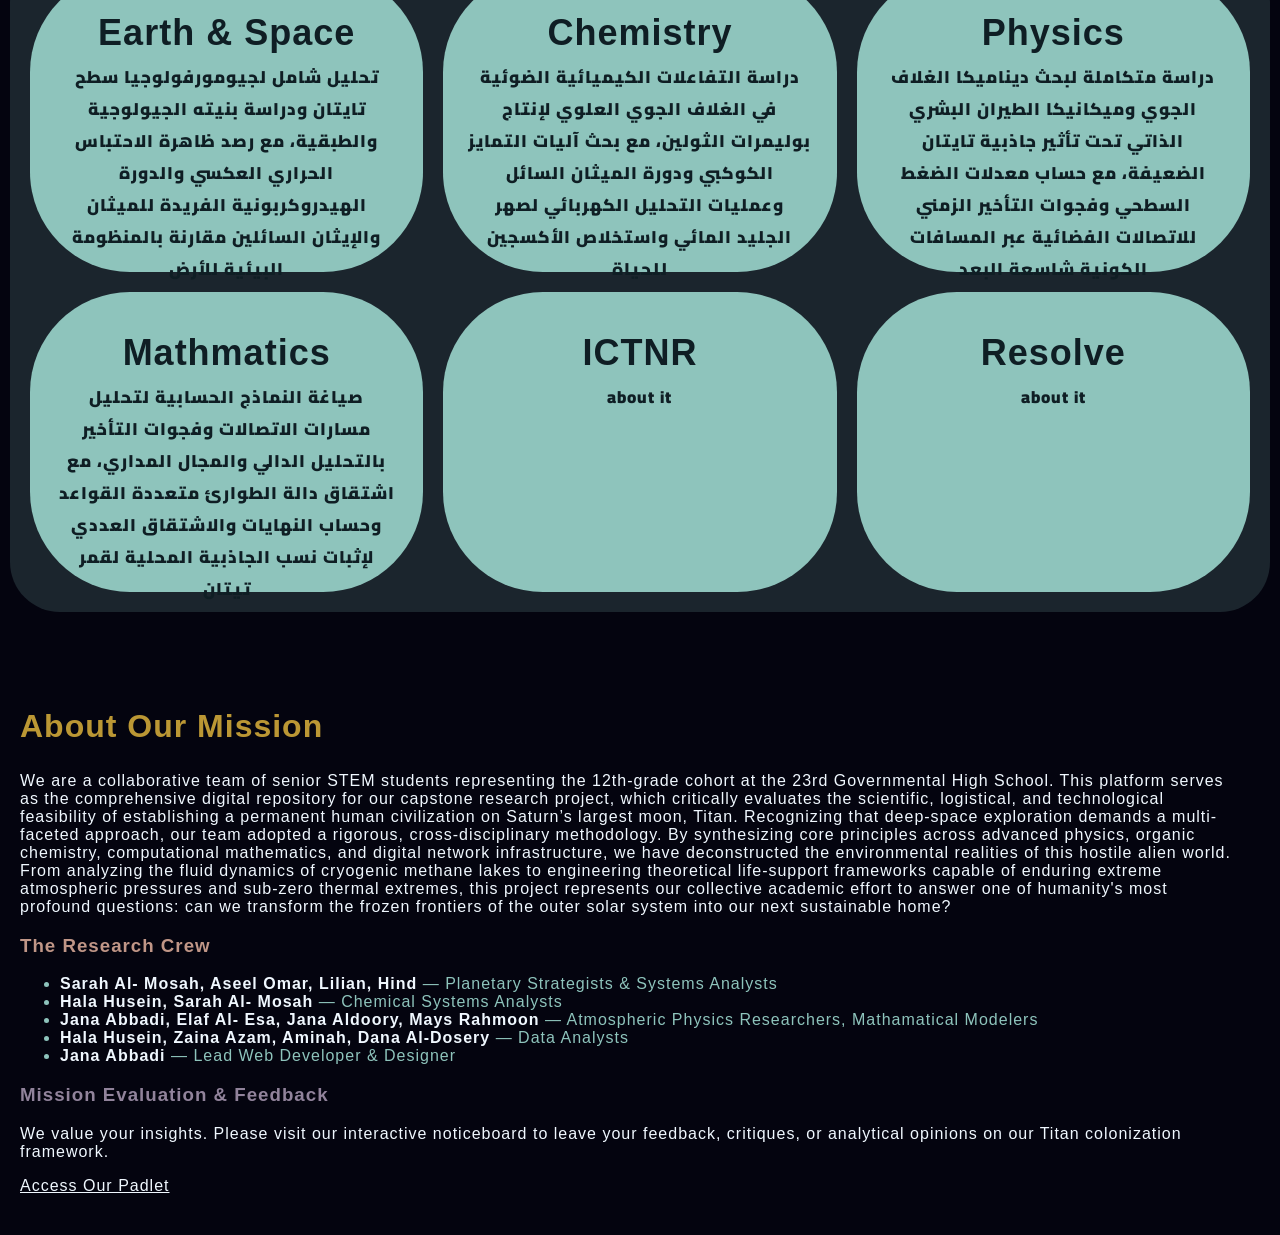
==== commit 32eed3ad: "Add files via upload" ====
--- a/index.html
+++ b/index.html
@@ -96,7 +96,7 @@
     <div class="chem">
       <a href="chem.html">
       <h2>Chemistry</h2>
-      <p>about it</p>
+      <p>دراسة التفاعلات الكيميائية الضوئية في الغلاف الجوي العلوي لإنتاج بوليمرات الثولين، مع بحث آليات التمايز الكوكبي ودورة الميثان السائل وعمليات التحليل الكهربائي لصهر الجليد المائي واستخلاص الأكسجين للحياة</p>
       </a>
     </div>
 
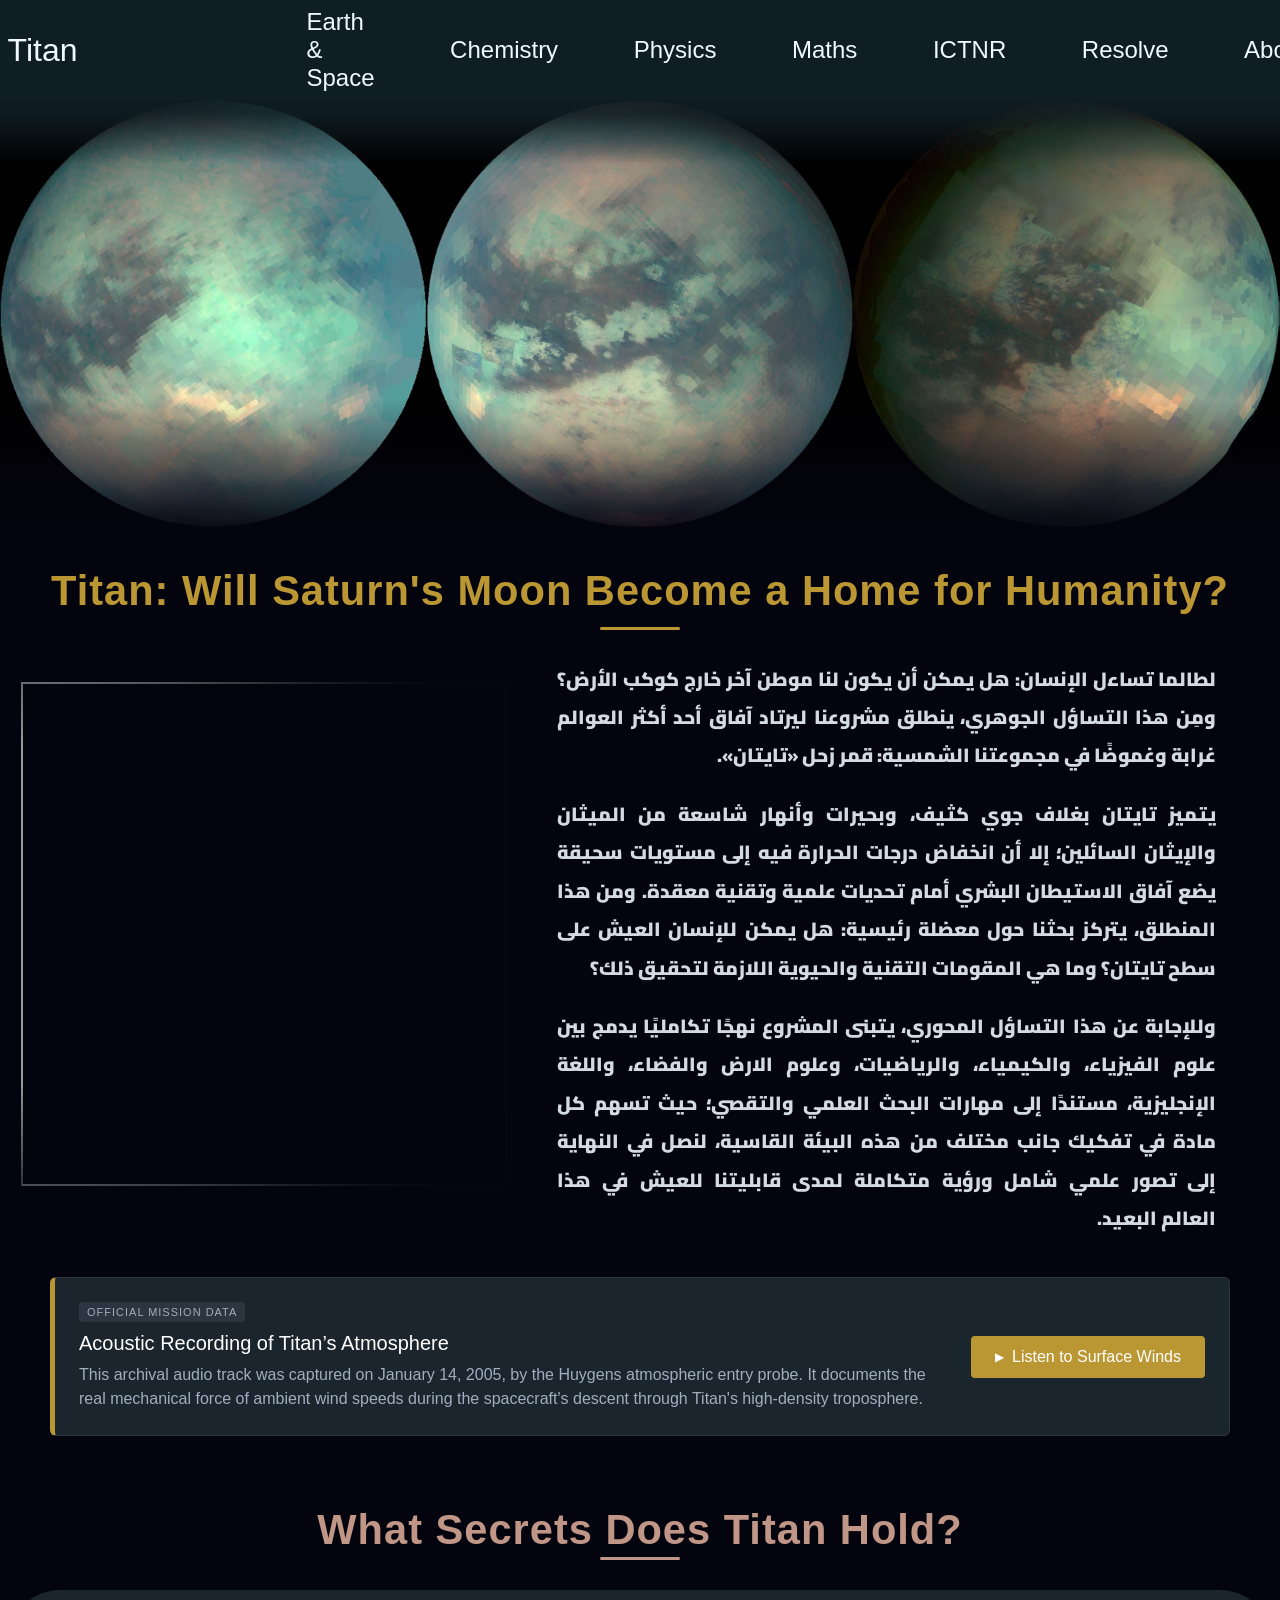
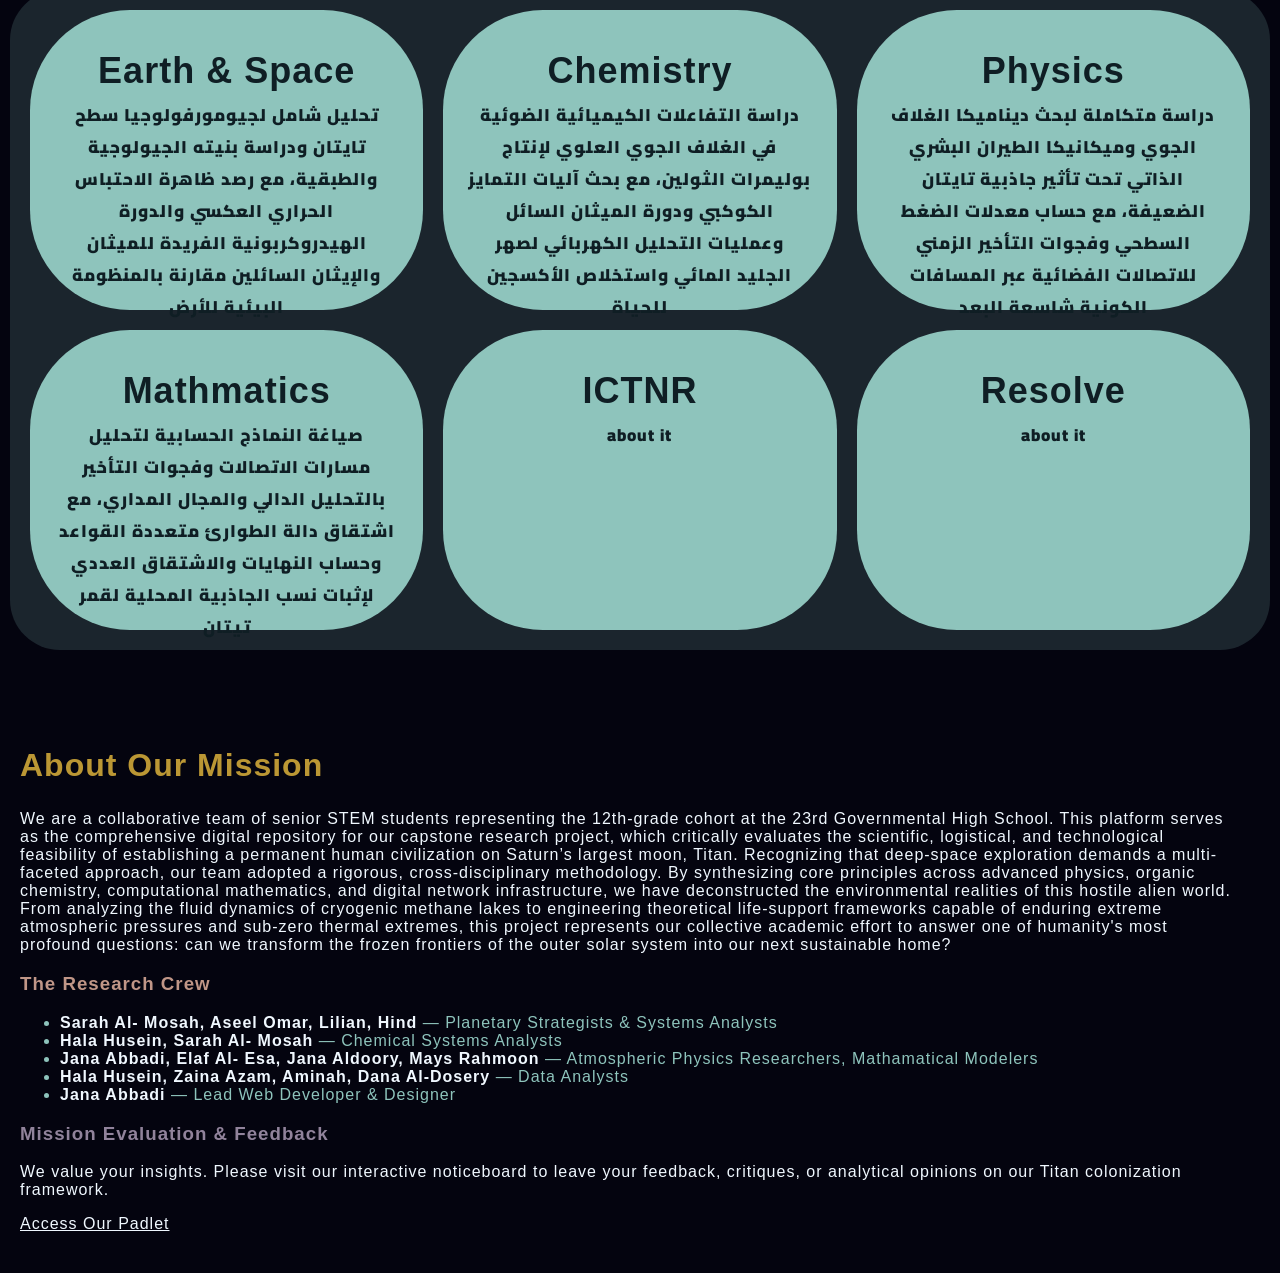
==== commit d863b334: "Update index.html" ====
--- a/index.html
+++ b/index.html
@@ -47,7 +47,7 @@
     <div class="intro-body">
       <p>لطالما تساءل الإنسان: هل يمكن أن يكون لنا موطن آخر خارج كوكب الأرض؟ ومِن هذا التساؤل الجوهري، ينطلق مشروعنا ليرتاد آفاق أحد أكثر العوالم غرابة وغموضًا في مجموعتنا الشمسية: قمر زحل «تايتان».</p>
       <p>يتميز تايتان بغلاف جوي كثيف، وبحيرات وأنهار شاسعة من الميثان والإيثان السائلين؛ إلا أن انخفاض درجات الحرارة فيه إلى مستويات سحيقة يضع آفاق الاستيطان البشري أمام تحديات علمية وتقنية معقدة. ومن هذا المنطلق، يتركز بحثنا حول معضلة رئيسية: هل يمكن للإنسان العيش على سطح تايتان؟ وما هي المقومات التقنية والحيوية اللازمة لتحقيق ذلك؟</p>
-      <p>وللإجابة عن هذا التساؤل المحوري، يتبنى المشروع نهجًا تكامليًا يدمج بين علوم الفيزياء، والكيمياء، والرياضيات، والتقنية الرقمية، واللغة الإنجليزية، مستندًا إلى مهارات البحث العلمي والتقصي؛ حيث تسهم كل مادة في تفكيك جانب مختلف من هذه البيئة القاسية، لنصل في النهاية إلى تصور علمي شامل ورؤية متكاملة لمدى قابليتنا للعيش في هذا العالم البعيد.</p>
+      <p>وللإجابة عن هذا التساؤل المحوري، يتبنى المشروع نهجًا تكامليًا يدمج بين علوم الفيزياء، والكيمياء، والرياضيات، وعلوم الارض والفضاء، واللغة الإنجليزية، مستندًا إلى مهارات البحث العلمي والتقصي؛ حيث تسهم كل مادة في تفكيك جانب مختلف من هذه البيئة القاسية، لنصل في النهاية إلى تصور علمي شامل ورؤية متكاملة لمدى قابليتنا للعيش في هذا العالم البعيد.</p>
     </div>
 
     <div class="intro-image-container">
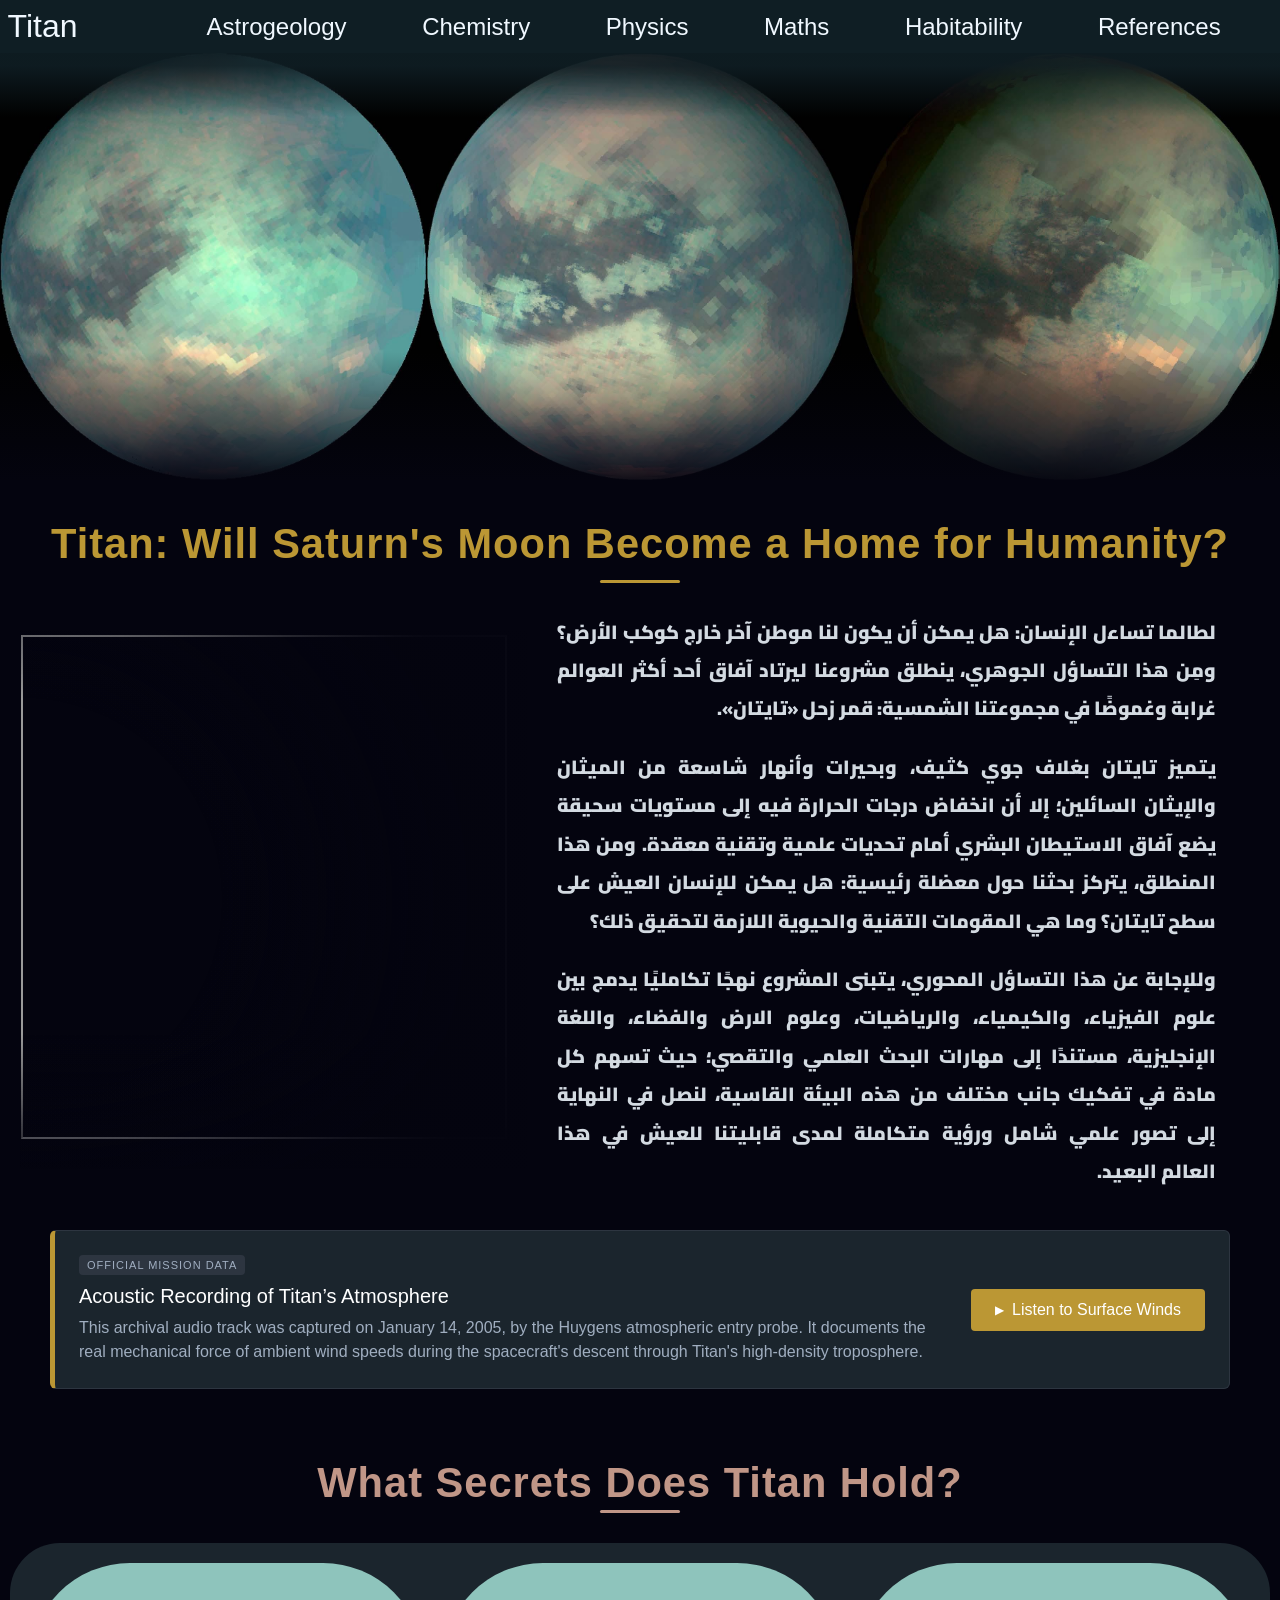
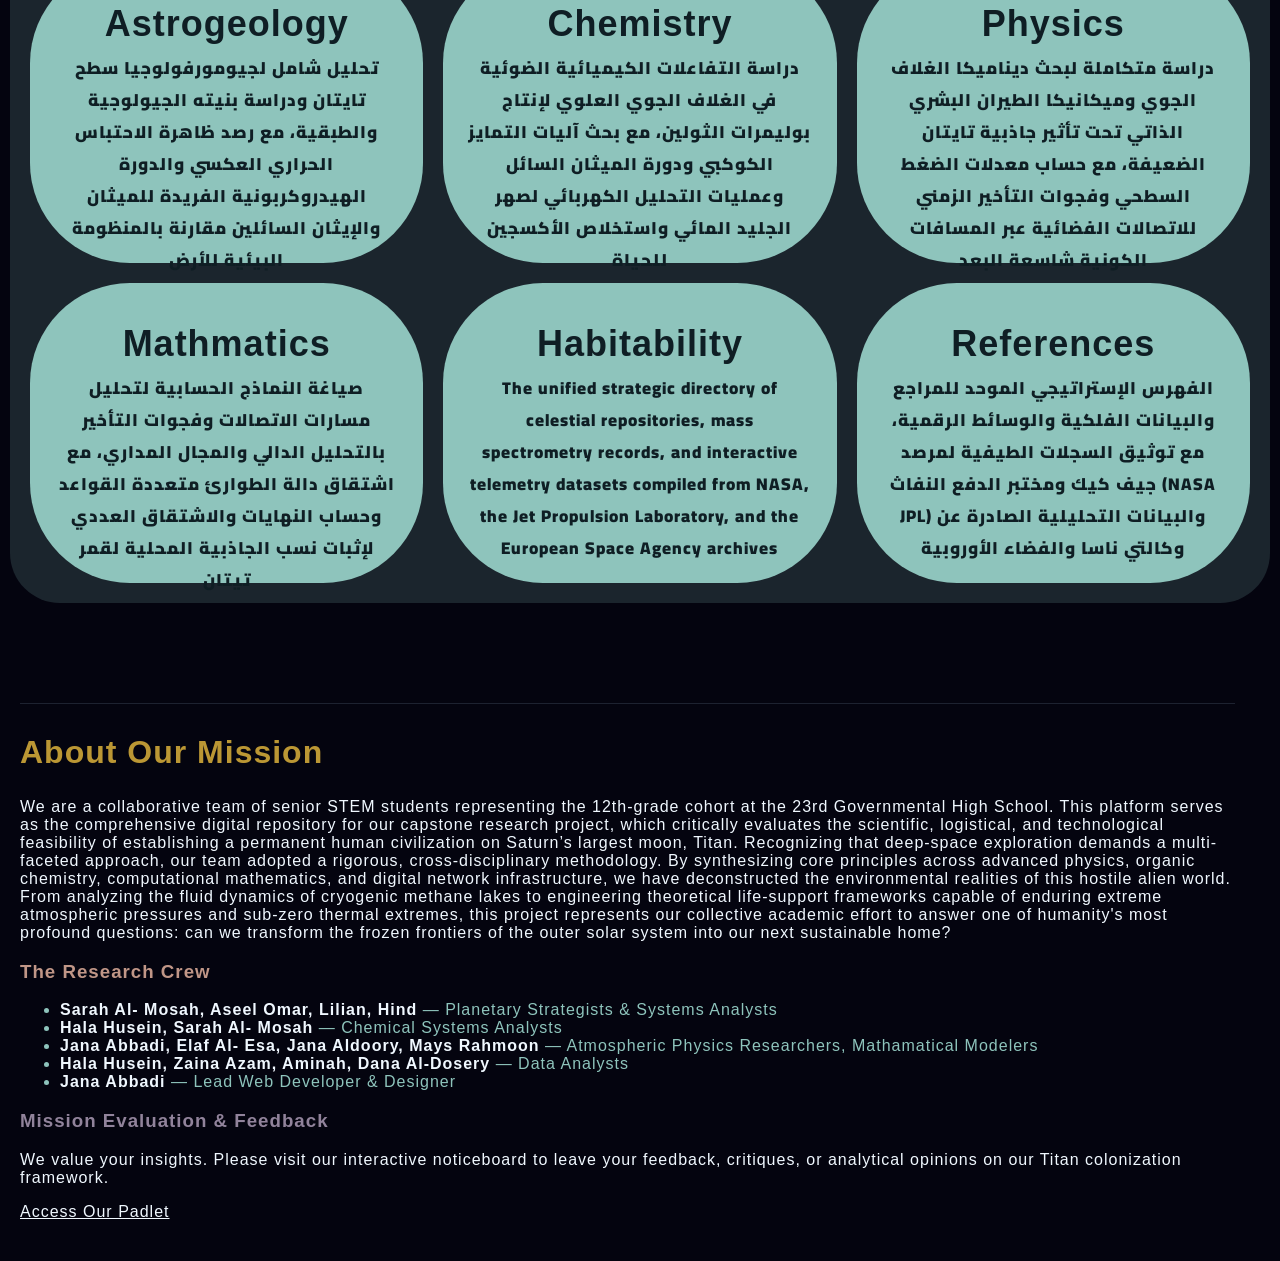
==== commit 69dcb641: "Add files via upload" ====
--- a/index.html
+++ b/index.html
@@ -24,12 +24,12 @@
   </div>
   
   <div class="rmenu">
-    <a href="soens.html">Earth & Space</a>
+    <a href="soens.html">Astrogeology</a>
     <a href="chem.html">Chemistry</a>
     <a href="phys.html">Physics</a>
-    <a href="maths.html">Maths</a>
-    <a href="ictnrd.html">ICTNR</a>
-    <a href="resolve.html">Resolve</a>
+    <a href="maths.html">Maths</a>    
+    <a href="resolve.html">Habitability</a>
+    <a href="ictnrd.html">References</a>
     <a href="#about">About</a>
   </div>
 </nav>
@@ -88,7 +88,7 @@
 
     <div class="science">
       <a href="soens.html">
-      <h2>Earth & Space</h2>
+      <h2>Astrogeology</h2>
       <p>تحليل شامل لجيومورفولوجيا سطح تايتان ودراسة بنيته الجيولوجية والطبقية، مع رصد ظاهرة الاحتباس الحراري العكسي والدورة الهيدروكربونية الفريدة للميثان والإيثان السائلين مقارنة بالمنظومة البيئية للأرض</p>
       </a>
     </div>
@@ -114,17 +114,19 @@
       </a>
     </div>
 
+
+    <div class="resolve">
+      <a href="resolve.html">
+      <h2>Habitability</h2>
+      <p>The unified strategic directory of celestial repositories, mass spectrometry records, and interactive telemetry datasets compiled from NASA, the Jet Propulsion Laboratory, and the European Space Agency archives
+</p>
+      </a>
+    </div>
+
     <div class="ICTNR">
       <a href="ictnrd.html">
-      <h2>ICTNR</h2>
-      <p>about it</p>
-      </a>
-    </div>
-
-    <div class="resolve">
-      <a href="resolve.html">
-      <h2>Resolve</h2>
-      <p>about it</p>
+      <h2>References</h2>
+      <p>الفهرس الإستراتيجي الموحد للمراجع والبيانات الفلكية والوسائط الرقمية، مع توثيق السجلات الطيفية لمرصد جيف كيك ومختبر الدفع النفاث (NASA JPL) والبيانات التحليلية الصادرة عن وكالتي ناسا والفضاء الأوروبية</p>
       </a>
     </div>
 
@@ -251,6 +253,7 @@
 
   <section class="about-section">
   <div class="about-content">
+        <div style="border-top: 1px solid #abd2ec26; margin: 30px 0;"></div>
     <h2>About Our Mission</h2>
     <p class="about-desc">
       We are a collaborative team of senior STEM students representing the 12th-grade 
--- a/style.css
+++ b/style.css
@@ -7,7 +7,6 @@
     font-weight: 1000;
     font-size: 17px;
 }
-
 
 html {
     scroll-behavior: smooth;
@@ -57,7 +56,7 @@
     margin-right: 7px;
     align-items: center;
     position: relative;
-    right: -25px;
+    left: -75px;
 }
 
 .titan-container {
@@ -986,7 +985,6 @@
     color: aliceblue; 
 }
 
-
 .mathjax-eq::-webkit-scrollbar, 
 .interval-math::-webkit-scrollbar {
     height: 6px !important; 
@@ -1005,3 +1003,107 @@
     cursor: pointer;
     background-color: #9e8ea1 !important;
 }
+
+@media (max-width: 768px) {
+
+    html, body {
+        max-width: 100% !important;
+        width: 100% !important;
+        overflow-x: hidden !important; 
+        margin: 20px !important;
+        padding: 0 !important;
+    }
+
+    *, *:before, *:after {
+        box-sizing: border-box !important;
+    }
+
+    .math-split-grid, 
+    .steps-split-grid {
+        display: flex !important;
+        flex-direction: column !important;
+        gap: 30px !important;
+        width: 100% !important;
+    }
+
+    .math-panel-card,
+    .calculus-steps-block,
+    .step-column-box {
+        width: 100% !important;
+        max-width: 100% !important;
+        min-width: 100% !important;
+        box-sizing: border-box !important;
+        padding: 20px 15px !important;
+        float: none !important;
+    }
+
+    .interval-matrix {
+        flex-direction: column !important;
+        gap: 12px !important;
+        width: 100% !important;
+    }
+
+    .interval-box {
+        width: 100% !important;
+        box-sizing: border-box !important;
+    }
+
+    .step-row {
+        display: flex !important;
+        flex-direction: column !important;
+        align-items: flex-start !important;
+        width: 100% !important;
+        box-sizing: border-box !important;
+        gap: 10px !important;
+        padding: 15px 5px !important;
+    }
+
+    .step-label-ar {
+        text-align: right !important;
+        width: 100% !important;
+    }
+
+    .math-formula-display, 
+    .mathjax-eq,
+    .step-math-line {
+        display: block !important;
+        width: 100% !important;
+        max-width: 100% !important;
+        overflow-x: auto !important;
+        white-space: nowrap !important;
+        box-sizing: border-box !important;
+        padding-bottom: 8px !important;
+    }
+
+    .mathjax-eq, 
+    .math-formula-display,
+    .step-math-line,
+    .mjx-chtml,
+    .MathJax_Display {
+        direction: ltr !important;     
+        text-align: center !important;  
+        padding-right: 20px !important; 
+        padding-left: 20px !important;
+        margin-right: 0 !important;
+        margin-left: 0 !important;
+        box-sizing: border-box !important;
+        overflow-x: auto !important;    
+    }
+
+    .step-label-ar {
+        text-align: right !important;
+        direction: rtl !important;
+        width: 100% !important;
+        padding-right: 5px !important;
+    }
+}
+
+.pa a{
+    color: #8ec4bc;
+    padding-right: 7px;
+    font-weight: 300;
+}
+
+.pa a:hover{
+    color: #aa97af;
+}
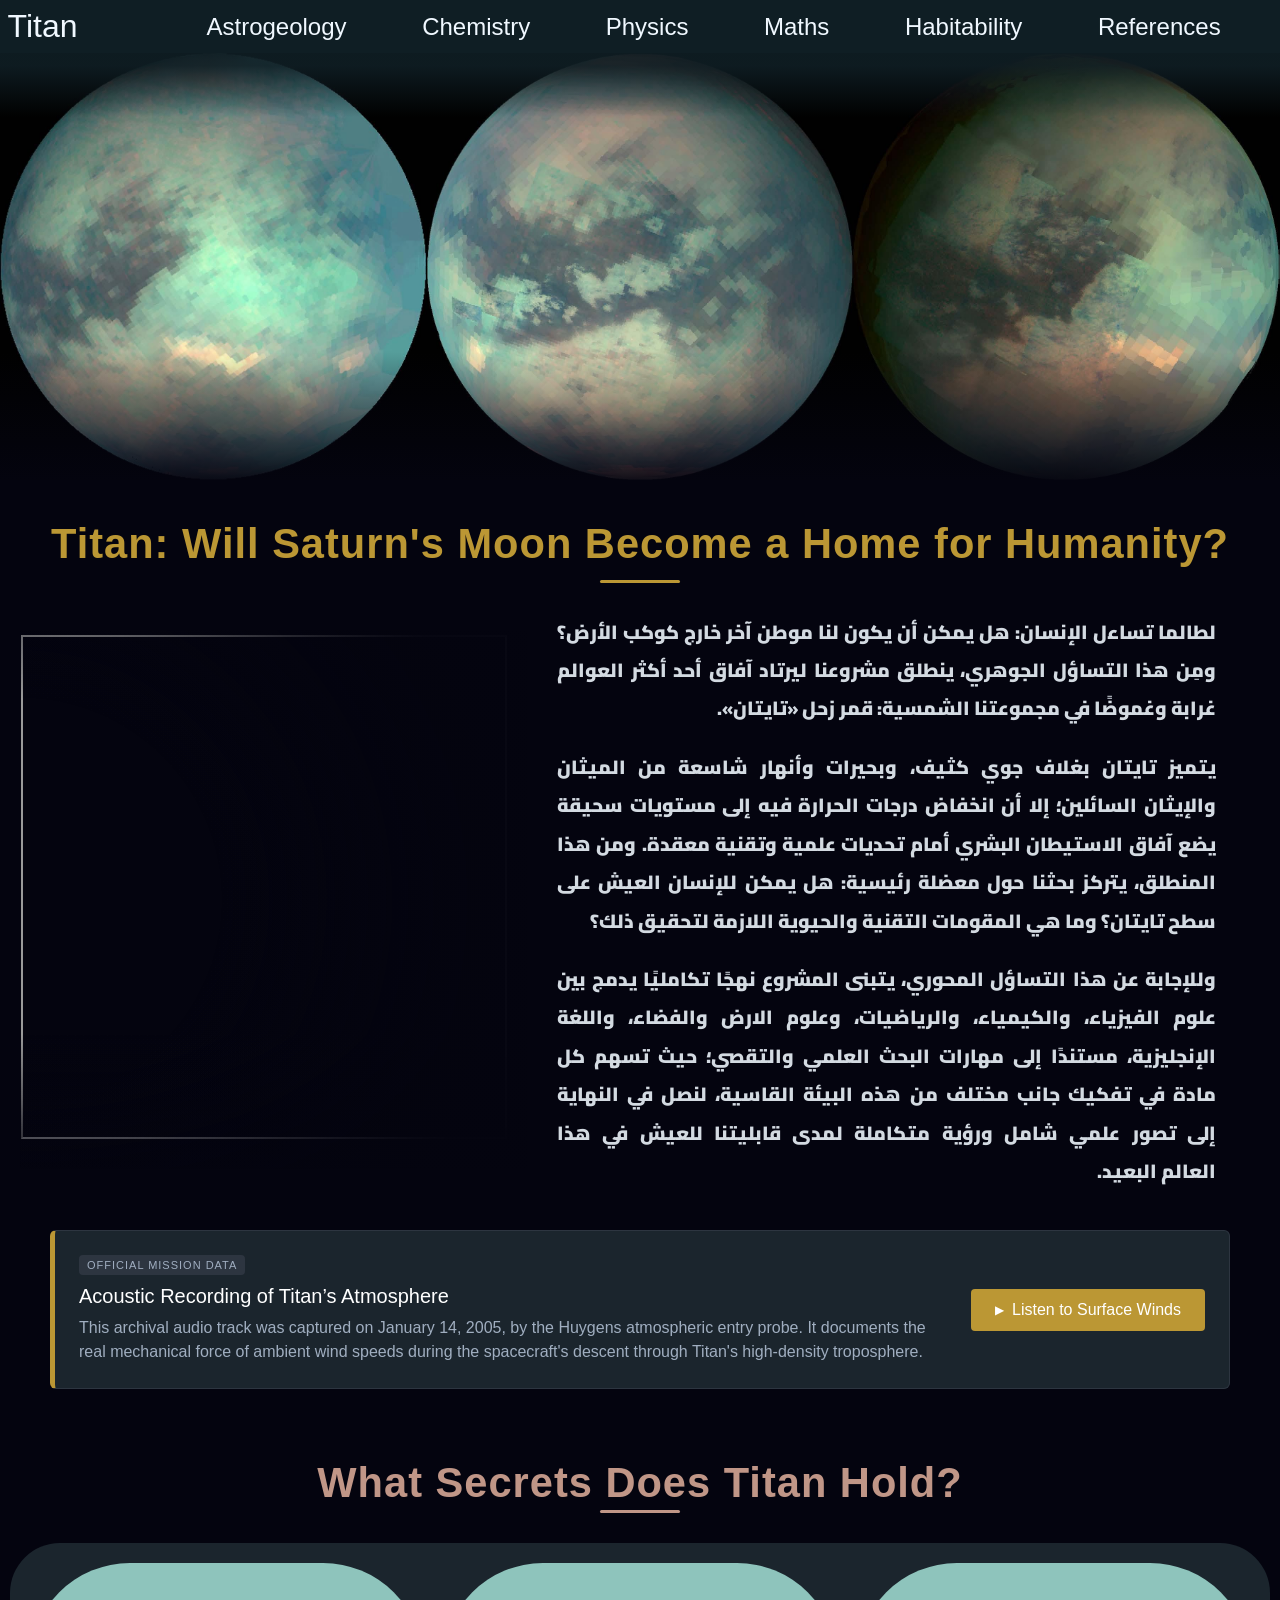
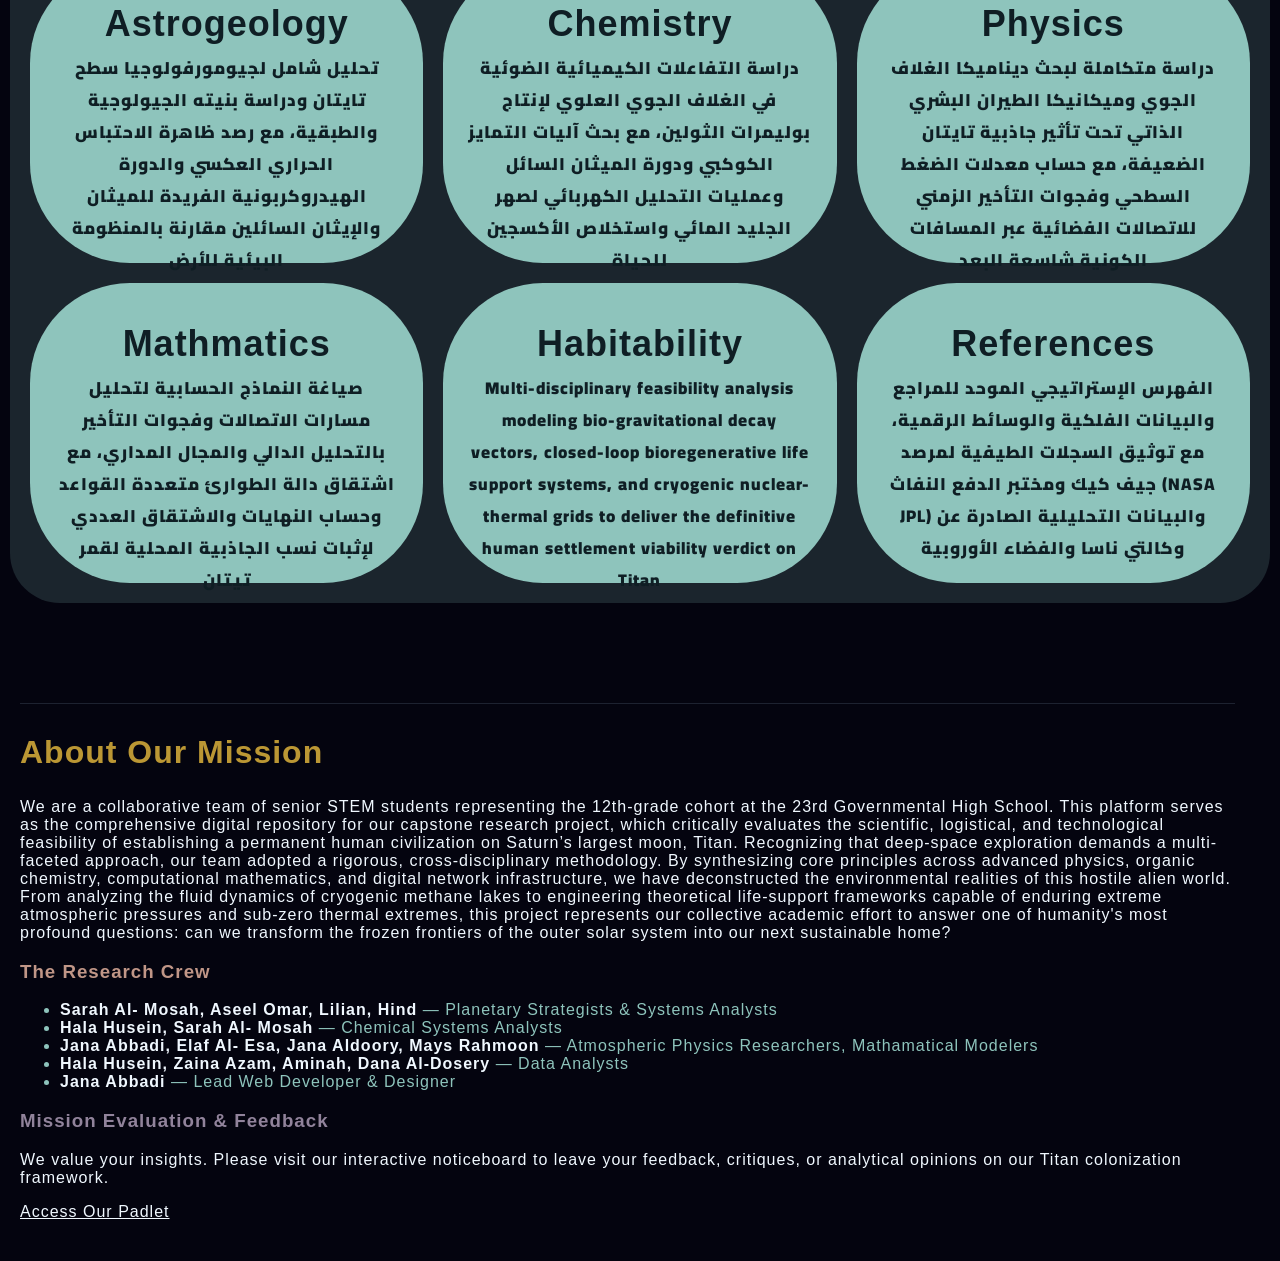
==== commit 8f5ebfe7: "Update index.html" ====
--- a/index.html
+++ b/index.html
@@ -118,7 +118,7 @@
     <div class="resolve">
       <a href="resolve.html">
       <h2>Habitability</h2>
-      <p>The unified strategic directory of celestial repositories, mass spectrometry records, and interactive telemetry datasets compiled from NASA, the Jet Propulsion Laboratory, and the European Space Agency archives
+      <p>Multi-disciplinary feasibility analysis modeling bio-gravitational decay vectors, closed-loop bioregenerative life support systems, and cryogenic nuclear-thermal grids to deliver the definitive human settlement viability verdict on Titan
 </p>
       </a>
     </div>
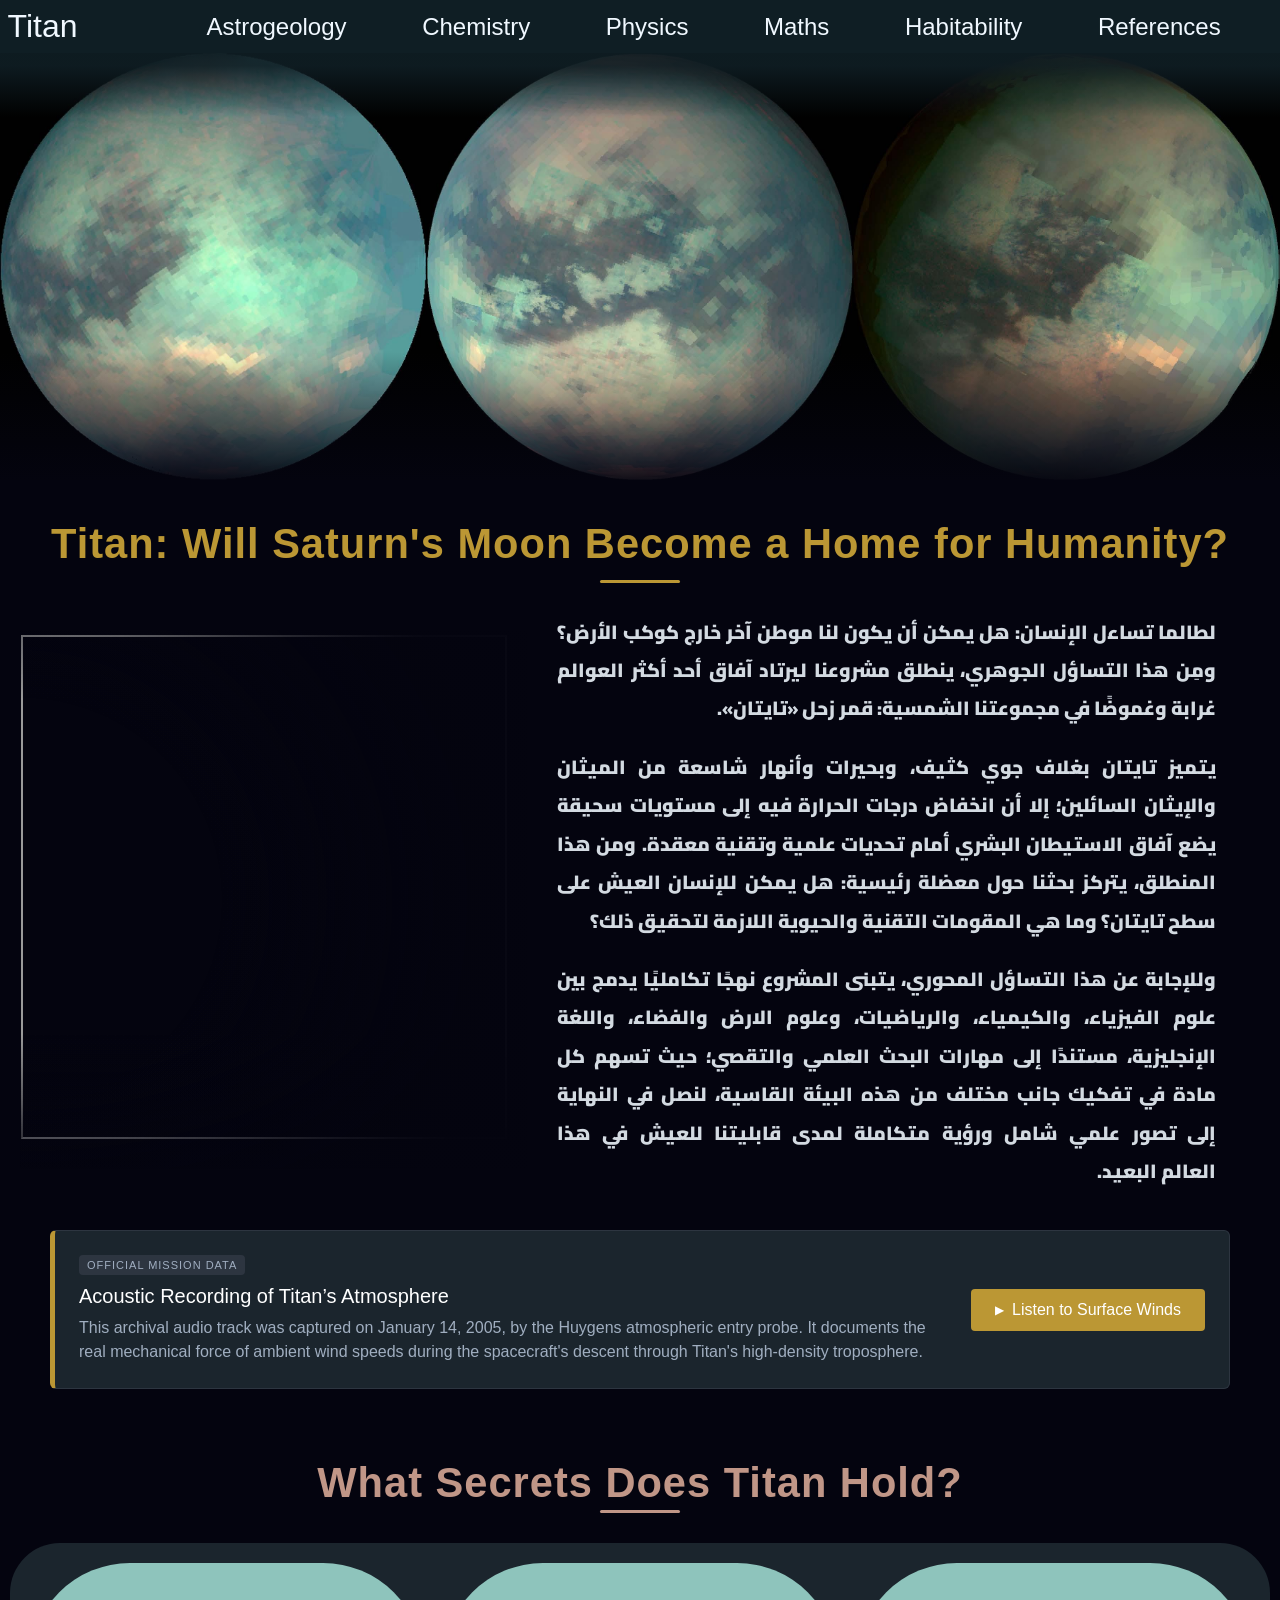
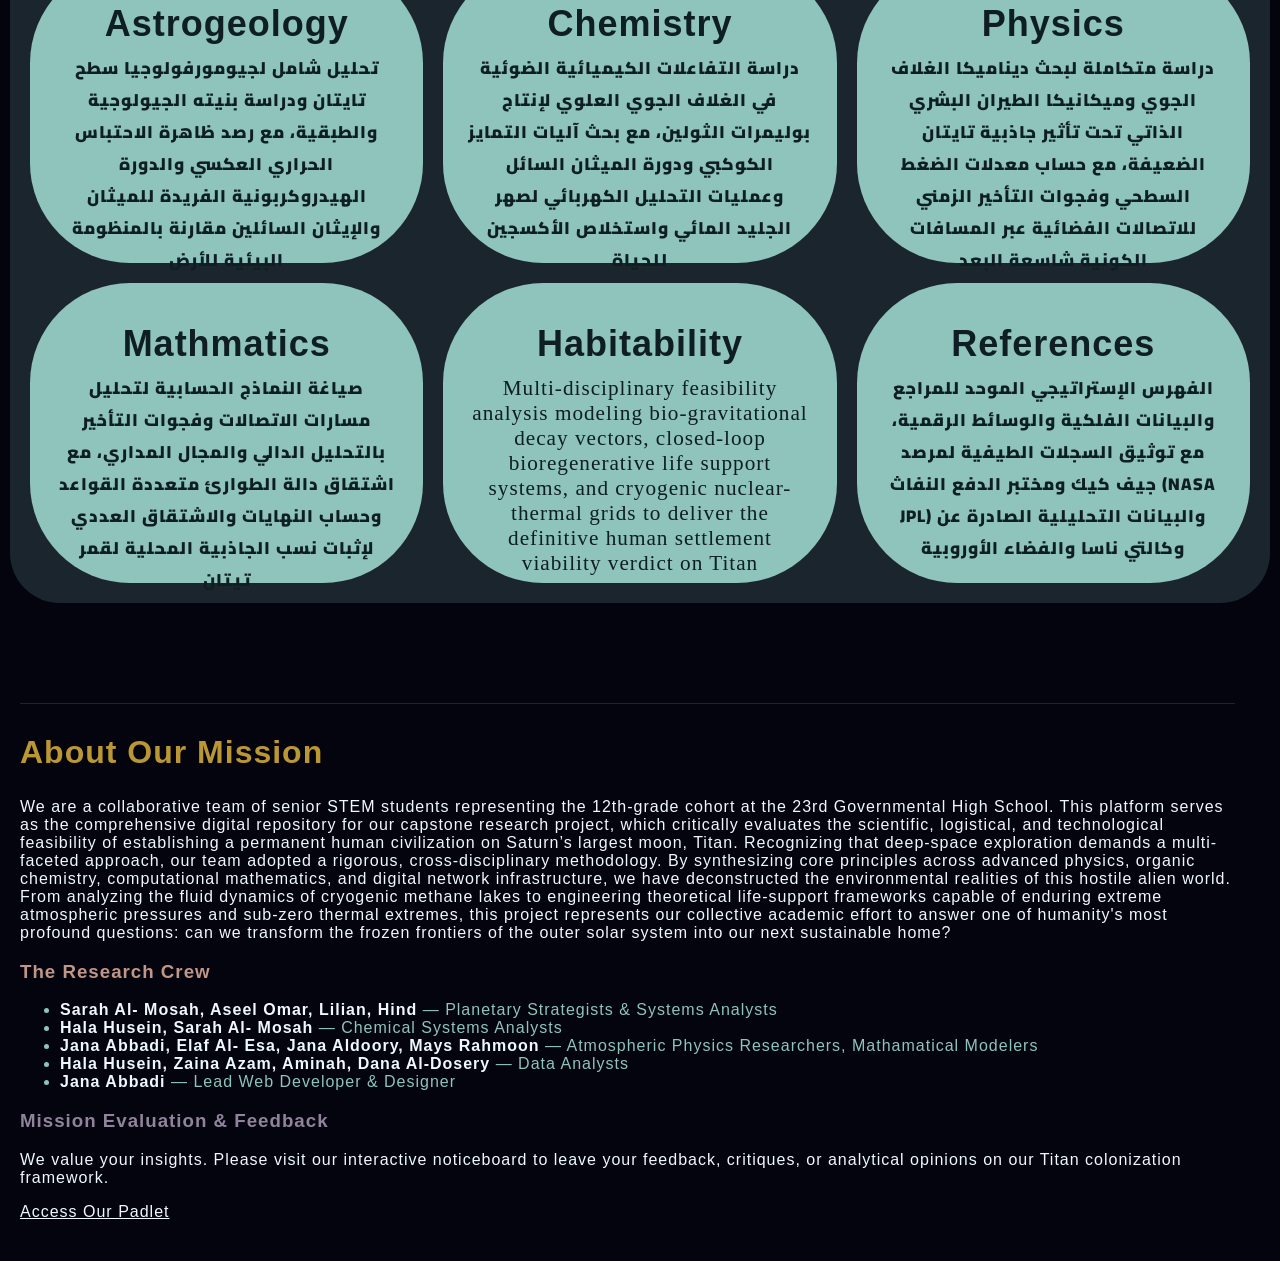
==== commit d7b719a3: "Update index.html" ====
--- a/index.html
+++ b/index.html
@@ -118,7 +118,7 @@
     <div class="resolve">
       <a href="resolve.html">
       <h2>Habitability</h2>
-      <p>Multi-disciplinary feasibility analysis modeling bio-gravitational decay vectors, closed-loop bioregenerative life support systems, and cryogenic nuclear-thermal grids to deliver the definitive human settlement viability verdict on Titan
+      <p style="font-family: Impact !important; font-weight: 100; font-size: 21.23px;">Multi-disciplinary feasibility analysis modeling bio-gravitational decay vectors, closed-loop bioregenerative life support systems, and cryogenic nuclear-thermal grids to deliver the definitive human settlement viability verdict on Titan
 </p>
       </a>
     </div>
